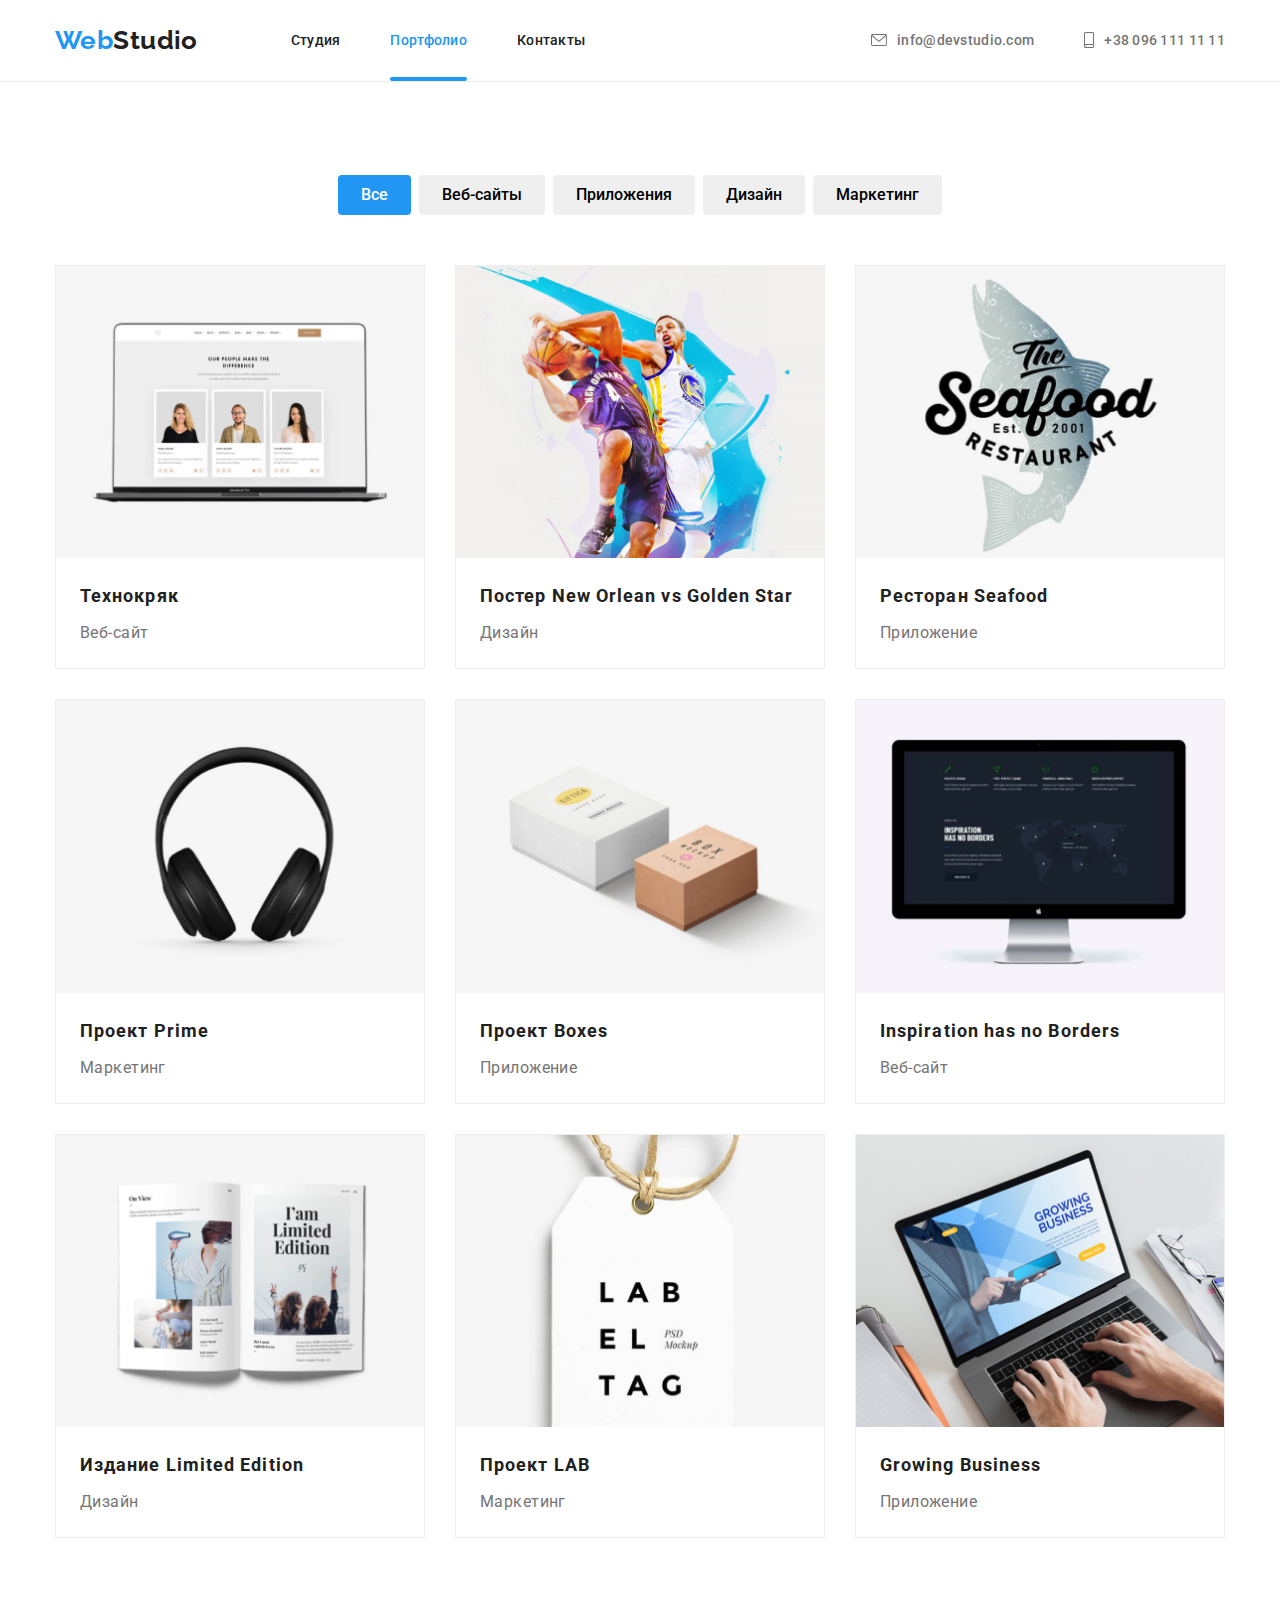
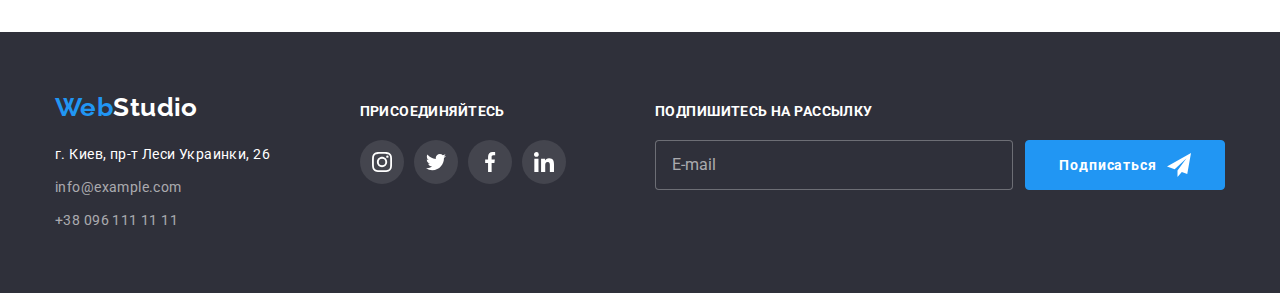
==== portfolio.html @ b9727362 "Initial commit" ====
<!DOCTYPE html>
<html lang="ru">
  <head>
    <meta charset="UTF-8" />
    <meta http-equiv="X-UA-Compatible" content="IE=edge" />
    <meta name="viewport" content="width=device-width, initial-scale=1.0" />
    <title>HomeWork6</title>
    <link
      href="https://fonts.googleapis.com/css2?family=Raleway:wght@700&family=Roboto:wght@400;500;700;900&display=swap"
      rel="stylesheet"
    />
    <link
      rel="stylesheet"
      href="https://cdnjs.cloudflare.com/ajax/libs/modern-normalize/1.1.0/modern-normalize.min.css"
    />
    <link rel="stylesheet" href="./css/style.css" />
  </head>
  <body>
    <header class="page">
      <div class="container page-header">
        <nav class="page-nav">
          <a href="./index.html" class="logo link"><span class="logo-accent">Web</span>Studio</a>
          <ul class="site-nav page-list">
            <li class="item"><a href="./index.html" class="link">Студия</a></li>
            <li class="item"><a href="./portfolio.html" class="link current">Портфолио</a></li>
            <li class="item"><a href="/" class="link">Контакты</a></li>
          </ul>
        </nav>
        <ul class="contact page-list">
          <li class="item">
            <a class="link head" href="mailto:info@devstudio.com">
              <svg class="icon-mail">
                <use href="./images/icons.svg#icon-mail"></use>
              </svg>
              info@devstudio.com</a
            >
          </li>
          <li class="item">
            <a class="link head" href="tel:+380961111111">
              <svg class="icon-phone">
                <use href="./images/icons.svg#icon-phone"></use>
              </svg>
              +38 096 111 11 11</a
            >
          </li>
        </ul>
      </div>
    </header>
    <main>
      <section class="section jobs">
        <div class="container">
          <div class="jobs-main">
            <h1 class="visually-hidden">Работы</h1>
            <ul class="jobs-list button">
              <li class="item"><button type="button" class="list-button active">Все</button></li>
              <li class="item"><button type="button" class="list-button">Веб-сайты</button></li>
              <li class="item"><button type="button" class="list-button">Приложения</button></li>
              <li class="item"><button type="button" class="list-button">Дизайн</button></li>
              <li class="item"><button type="button" class="list-button">Маркетинг</button></li>
            </ul>
          </div>
          <div>
            <ul class="jobs-list card-link">
              <li class="item">
                <div class="jobs-card">
                  <a class="link" href="/">
                    <div class="card-img">
                      <img src="./images/work1.jpg" alt="Технокряк" />
                      <p class="card-text">
                        Ресурс предлагает комплексные предложения с разным уровнем функционала и
                        сервисов. Все это позволит посетителю получить исчерпывающие сведения о
                        компании или частном лице.
                      </p>
                    </div>
                    <div class="img-content">
                      <h2 class="jobs-title">Технокряк</h2>
                      <p class="jobs-description">Веб-сайт</p>
                    </div>
                  </a>
                </div>
              </li>
              <li class="item">
                <div class="jobs-card">
                  <a class="link" href="/">
                    <div class="card-img">
                      <img src="./images/work2.jpg" alt="Постер" />
                      <p class="card-text">
                        Ресурс предлагает комплексные предложения с разным уровнем функционала и
                        сервисов. Все это позволит посетителю получить исчерпывающие сведения о
                        компании или частном лице.
                      </p>
                    </div>

                    <div class="img-content">
                      <h2 class="jobs-title">Постер New Orlean vs Golden Star</h2>
                      <p class="jobs-description">Дизайн</p>
                    </div>
                  </a>
                </div>
              </li>
              <li class="item">
                <div class="jobs-card">
                  <a class="link" href="/">
                    <div class="card-img">
                      <img src="./images/work3.jpg" alt="Ресторан" />
                      <p class="card-text">
                        Ресурс предлагает комплексные предложения с разным уровнем функционала и
                        сервисов. Все это позволит посетителю получить исчерпывающие сведения о
                        компании или частном лице.
                      </p>
                    </div>

                    <div class="img-content">
                      <h2 class="jobs-title">Ресторан Seafood</h2>
                      <p class="jobs-description">Приложение</p>
                    </div>
                  </a>
                </div>
              </li>
              <li class="item">
                <div class="jobs-card">
                  <a href="/" class="link">
                    <div class="card-img">
                      <img src="./images/work4.jpg" alt="Проект Prime" />
                      <p class="card-text">
                        Ресурс предлагает комплексные предложения с разным уровнем функционала и
                        сервисов. Все это позволит посетителю получить исчерпывающие сведения о
                        компании или частном лице.
                      </p>
                    </div>

                    <div class="img-content">
                      <h2 class="jobs-title">Проект Prime</h2>
                      <p class="jobs-description">Маркетинг</p>
                    </div>
                  </a>
                </div>
              </li>
              <li class="item">
                <div class="jobs-card">
                  <a class="link" href="/">
                    <div class="card-img">
                      <img src="./images/work5.jpg" alt="Проект Boxes" />
                      <p class="card-text">
                        Ресурс предлагает комплексные предложения с разным уровнем функционала и
                        сервисов. Все это позволит посетителю получить исчерпывающие сведения о
                        компании или частном лице.
                      </p>
                    </div>

                    <div class="img-content">
                      <h2 class="jobs-title">Проект Boxes</h2>
                      <p class="jobs-description">Приложение</p>
                    </div>
                  </a>
                </div>
              </li>
              <li class="item">
                <div class="jobs-card">
                  <a class="link" href="/">
                    <div class="card-img">
                      <img src="./images/work6.jpg" alt="Inspiration has no Borders" />
                      <p class="card-text">
                        Ресурс предлагает комплексные предложения с разным уровнем функционала и
                        сервисов. Все это позволит посетителю получить исчерпывающие сведения о
                        компании или частном лице.
                      </p>
                    </div>

                    <div class="img-content">
                      <h2 class="jobs-title">Inspiration has no Borders</h2>
                      <p class="jobs-description">Веб-сайт</p>
                    </div>
                  </a>
                </div>
              </li>
              <li class="item">
                <div class="jobs-card">
                  <a class="link" href="/">
                    <div class="card-img">
                      <img src="./images/work7.jpg" alt="Издание Limited Edition" />
                      <p class="card-text">
                        Ресурс предлагает комплексные предложения с разным уровнем функционала и
                        сервисов. Все это позволит посетителю получить исчерпывающие сведения о
                        компании или частном лице.
                      </p>
                    </div>

                    <div class="img-content">
                      <h2 class="jobs-title">Издание Limited Edition</h2>
                      <p class="jobs-description">Дизайн</p>
                    </div>
                  </a>
                </div>
              </li>
              <li class="item">
                <div class="jobs-card">
                  <a class="link" href="/">
                    <div class="card-img">
                      <img src="./images/work8.jpg" alt="Проект LAB" />
                      <p class="card-text">
                        Ресурс предлагает комплексные предложения с разным уровнем функционала и
                        сервисов. Все это позволит посетителю получить исчерпывающие сведения о
                        компании или частном лице.
                      </p>
                    </div>

                    <div class="img-content">
                      <h2 class="jobs-title">Проект LAB</h2>
                      <p class="jobs-description">Маркетинг</p>
                    </div>
                  </a>
                </div>
              </li>
              <li class="item">
                <div class="jobs-card">
                  <a class="link" href="/">
                    <div class="card-img">
                      <img src="./images/work9.jpg" alt="Growing Business" />
                      <p class="card-text">
                        Ресурс предлагает комплексные предложения с разным уровнем функционала и
                        сервисов. Все это позволит посетителю получить исчерпывающие сведения о
                        компании или частном лице.
                      </p>
                    </div>

                    <div class="img-content">
                      <h2 class="jobs-title">Growing Business</h2>
                      <p class="jobs-description">Приложение</p>
                    </div>
                  </a>
                </div>
              </li>
            </ul>
          </div>
        </div>
      </section>
    </main>
    <footer class="footer">
      <div class="container">
        <div class="footer-wraper">
          <div class="container-address">
            <a href="./index.html" class="logo link"><span class="logo-accent">Web</span>Studio</a>
            <address>
              <ul class="footer-list link">
                <li class="item">
                  <a
                    href="https://www.google.com/maps/place/%D0%B1%D1%83%D0%BB.+%D0%9B%D0%B5%D1%81%D0%B8+%D0%A3%D0%BA%D1%80%D0%B0%D0%B8%D0%BD%D0%BA%D0%B8,+26,+%D0%9A%D0%B8%D0%B5%D0%B2,+02000/@50.4265807,30.5383858,17z/data=!4m13!1m7!3m6!1s0x40d4cf0e033ecbe9:0x57a4dffefec77da0!2z0LHRg9C7LiDQm9C10YHQuCDQo9C60YDQsNC40L3QutC4LCAyNiwg0JrQuNC10LIsIDAyMDAw!3b1!8m2!3d50.4265807!4d30.5383858!3m4!1s0x40d4cf0e033ecbe9:0x57a4dffefec77da0!8m2!3d50.4265807!4d30.5383858"
                    target="_blank"
                    rel="noopener noreferrer"
                    class="address maps link"
                    >г. Киев, пр-т Леси Украинки, 26</a
                  >
                </li>
                <li class="item">
                  <a href="mailto:info@example.com" class="address link">info@example.com</a>
                </li>
                <li class="item">
                  <a href="tel:+380961111111" class="address link">+38 096 111 11 11</a>
                </li>
              </ul>
            </address>
          </div>
          <div class="container-address">
            <p class="description-footer">присоединяйтесь</p>
            <ul class="footer-list-icon">
              <li class="footer-item">
                <a
                  href="https://www.instagram.com"
                  aria-label="instagram"
                  target="_blank"
                  rel="noreferrer noopener"
                >
                  <svg class="icon-footer">
                    <use href="./images/icons.svg#icon-instagram"></use>
                  </svg>
                </a>
              </li>
              <li class="footer-item">
                <a
                  href="https://www.twitter.com"
                  aria-label="twitter"
                  target="_blank"
                  rel="noreferrer noopener"
                >
                  <svg class="icon-footer">
                    <use href="./images/icons.svg#icon-twitter"></use>
                  </svg>
                </a>
              </li>
              <li class="footer-item">
                <a
                  href="https://www.facebook.com"
                  aria-label="facebook"
                  target="_blank"
                  rel="noreferrer noopener"
                >
                  <svg class="icon-footer">
                    <use href="./images/icons.svg#icon-facebook"></use>
                  </svg>
                </a>
              </li>
              <li class="footer-item">
                <a
                  href="https://www.linkedin.com"
                  aria-label="linkedin"
                  target="_blank"
                  rel="noreferrer noopener"
                >
                  <svg class="icon-footer">
                    <use href="./images/icons.svg#icon-linkedin"></use>
                  </svg>
                </a>
              </li>
            </ul>
          </div>
          <div class="container-address">
            <p class="description-footer">Подпишитесь на рассылку</p>
            <form class="form-footer">
              <label class="form-footer-label">
                <input class="form-input-mail" type="email" name="mail" placeholder="E-mail" />
              </label>
              <button class="footer-button" type="submit">
                Подписаться
                <svg class="icon-footer-send">
                  <use href="./images/icons.svg#icon-icon-send"></use>
                </svg>
              </button>
            </form>
          </div>
        </div>
      </div>
    </footer>
  </body>
</html>
---- css/style.css ----
:root {
  --primary-text-color: #757575;
  --title-text-color: #212121;
  --secondary-title-color: #ffffff;
  --background-color: #ffffff;
  --secondary-background-color: #f5f4fa;
  --third-background-color: #2f303a;
  --accent-color: #2196f3;
  --footer-text-color: rgba(255, 255, 255, 0.6);
  --accent-color-focus: #188ce8;
  --card-set-gap: 30px;
}

body {
  background-color: var(--background-color);
  color: var(--primary-text-color);

  font-size: 14px;
  font-family: 'Roboto', sans-serif;
  letter-spacing: 0.03em;
}

.container {
  margin-left: auto;
  margin-right: auto;
  padding: 0 15px;
  width: 1200px;
}

img {
  display: block;
  max-width: 100%;
  width: auto;
  height: auto;
}

.section {
  padding-top: 94px;
  padding-bottom: 94px;
}

.link {
  text-decoration: none;
}

.page-list,
.advantages-list,
.work-list,
.teams-list,
.footer-list,
.jobs-list,
.icon-list,
.clients-list,
.footer-list-icon {
  margin-top: 0;
  margin-bottom: 0;
  padding: 0;
  list-style: none;
}

.visually-hidden {
  position: absolute;
  width: 1px;
  height: 1px;
  margin: -1px;
  border: 0;
  padding: 0;

  white-space: nowrap;
  clip-path: inset(100%);
  clip: rect(0 0 0 0);
  overflow: hidden;
}

/* header */

.page {
  outline: 1px solid #ececec;
  background-color: var(--background-color);
}

.page-header {
  display: flex;
}

.logo {
  color: var(--title-text-color);

  font-family: 'Raleway', sans-serif;
  font-weight: 700;
  font-size: 26px;
  line-height: 1.2;
}

.logo-accent {
  color: var(--accent-color);
}

/* site-nav */
.page-nav {
  display: flex;
  align-items: center;
}

.site-nav {
  display: flex;
  margin-left: 93px;
}

.site-nav .item + .item {
  margin-left: 50px;
}

.contact {
  display: flex;
  margin-left: auto;
}

.contact .item + .item {
  margin-left: 50px;
}

.link.current {
  color: var(--accent-color);
}

.link.current::after {
  position: absolute;
  left: 0;
  bottom: 0;

  content: '';
  display: block;
  width: 100%;
  height: 4px;
  background-color: var(--accent-color);
  border-radius: 2px;
}

.site-nav a {
  position: relative;
  display: block;
  padding-top: 32px;
  padding-bottom: 32px;

  color: var(--title-text-color);
  font-weight: 500;
  line-height: 1.2;
  letter-spacing: 0.02em;

  transition: color 250ms cubic-bezier(0.4, 0, 0.2, 1);
}
.site-nav a:hover,
.site-nav a:focus {
  color: var(--accent-color);
}

.link.head {
  display: flex;
  align-items: center;
  padding-top: 32px;
  padding-bottom: 32px;

  color: var(--primary-text-color);
  font-weight: 500;
  line-height: 1.2;
  letter-spacing: 0.02em;
  fill: #757575;

  transition: color 250ms cubic-bezier(0.4, 0, 0.2, 1);
}

.link.head:hover,
.link.head:focus {
  color: var(--accent-color);
}

.icon-mail {
  margin-right: 10px;
  width: 16px;
  height: 12px;
  fill: currentColor;
}

.icon-phone {
  margin-right: 10px;
  width: 10px;
  height: 16px;
  fill: currentColor;
}

/* main */
/* service */

.service {
  max-width: 1600px;
  margin-left: auto;
  margin-right: auto;
  padding: 200px 0;

  background-color: var(--third-background-color);
  text-align: center;
  background-image: linear-gradient(to right, rgba(47, 48, 58, 0.4), rgba(47, 48, 58, 0.4)),
    url(../images/bgc.jpg);
}

.service-title {
  margin-top: 0;
  margin-bottom: 30px;
  margin-left: auto;
  margin-right: auto;
  width: 696px;

  color: var(--secondary-title-color);
  font-weight: 900;
  font-size: 44px;
  line-height: 1.36;
  letter-spacing: 0.06em;
  text-transform: uppercase;
}
.service-button {
  margin: 0 auto;

  border-radius: 4px;
  border: 1px solid transparent;
  padding: 10px 32px;
  min-width: 200px;

  color: var(--secondary-title-color);
  background-color: var(--accent-color);
  cursor: pointer;
  font-weight: 700;
  font-size: 16px;
  line-height: 1.88;
  display: flex;
  align-items: center;
  letter-spacing: 0.06em;

  transition: background-color 250ms cubic-bezier(0.4, 0, 0.2, 1);
}

.service-button:hover,
.service-button:focus {
  background-color: var(--accent-color-focus);
}

.section-title {
  margin-top: 0;
  margin-bottom: 50px;
  color: var(--title-text-color);

  font-size: 36px;
  line-height: 1.17;
  text-align: center;
}

/* section advantages*/

.advantages-title {
  margin-top: 0;
  margin-bottom: 10px;

  color: var(--title-text-color);
  font-size: 14px;
  line-height: 1.14;
  text-transform: uppercase;
}

.advantages-description {
  margin-top: 0;
  margin-bottom: 0;

  line-height: 1.71;
}

.advantages-list {
  display: flex;
  flex-wrap: wrap;
  margin-left: calc(-1 * var(--card-set-gap));
  margin-top: calc(-1 * var(--card-set-gap));
}

.advantages-list .item {
  flex-basis: calc(100% / 4 - var(--card-set-gap));
  margin-left: var(--card-set-gap);
  margin-top: var(--card-set-gap);
}

.item-icon {
  display: flex;
  justify-content: center;
  align-items: center;
  background: #f5f4fa;
  border-radius: 4px;
  margin-bottom: 30px;
  height: 120px;
}

.advantages-icon {
  width: 70px;
  height: 70px;
}

/* section work */

.section.work {
  padding-top: 0;
}

.work-list {
  display: flex;
  flex-wrap: wrap;
  margin-left: calc(-1 * var(--card-set-gap));
  margin-top: calc(-1 * var(--card-set-gap));
}

.work-list .item {
  flex-basis: calc(100% / 3 - var(--card-set-gap));
  margin-left: var(--card-set-gap);
  margin-top: var(--card-set-gap);
}

.card-work {
  position: relative;
}

.work-text {
  position: absolute;
  bottom: 0;
  left: 0;

  margin: 0;
  padding: 27px 0;
  width: 100%;
  background-color: rgba(47, 48, 58, 0.8);
  font-weight: 700;
  line-height: 1.14;
  text-align: center;
  text-transform: uppercase;
  color: var(--secondary-title-color);
}

/* section teams */

.section.teams {
  background-color: var(--secondary-background-color);
}

.teams-list {
  display: flex;
  flex-wrap: wrap;
  margin-left: calc(-1 * var(--card-set-gap));
  margin-top: calc(-1 * var(--card-set-gap));
}

.teams-list .item {
  flex-basis: calc(100% / 4 - var(--card-set-gap));
  margin-left: var(--card-set-gap);
  margin-top: var(--card-set-gap);

  text-align: center;
}

.card {
  background-color: var(--secondary-title-color);
  box-shadow: 0px 1px 3px rgba(0, 0, 0, 0.12), 0px 1px 1px rgba(0, 0, 0, 0.14),
    0px 2px 1px rgba(0, 0, 0, 0.2);
  border-radius: 0px 0px 4px 4px;
}

.card-content {
  padding: 30px 0;
}

.teams-title {
  margin-top: 0;
  margin-bottom: 10px;

  color: var(--title-text-color);
  font-weight: 500;
  font-size: 16px;
  line-height: 1.19;
}

.teams-description {
  margin-top: 0;
  margin-bottom: 16px;

  font-size: 16px;
  line-height: 1.19;
}

.icon-list {
  display: flex;
  flex-wrap: wrap;
  justify-content: center;
}

.icon-item + .icon-item {
  margin-left: 10px;
}

.icon-item a {
  display: flex;
  align-items: center;
  justify-content: center;
  width: 44px;
  height: 44px;
  border-radius: 50%;
  fill: #afb1b8;

  transition: background-color 250ms cubic-bezier(0.4, 0, 0.2, 1),
    fill 250ms cubic-bezier(0.4, 0, 0.2, 1);
}

.icon-item a:hover,
.icon-item a:focus {
  background-color: var(--accent-color);
  fill: #ffffff;
}

.icon-teams {
  width: 20px;
  height: 20px;
}

/* section clients */
.clients-list {
  display: flex;
  flex-wrap: wrap;
  justify-content: space-between;
}

.item-clients + .item-clients {
  margin-left: 30px;
}

.item-clients a {
  display: flex;
  align-items: center;
  justify-content: center;
  width: 170px;
  height: 92px;
  fill: #afb1b8;
  border: 1px solid #afb1b8;
  border-radius: 4px;

  transition: fill 250ms cubic-bezier(0.4, 0, 0.2, 1), border 250ms cubic-bezier(0.4, 0, 0.2, 1);
}

.item-clients a:hover,
.item-clients a:focus {
  fill: var(--accent-color);
  border: 1px solid var(--accent-color);
}

/* footer */
.footer-wraper {
  display: flex;
  flex-wrap: wrap;
  align-items: baseline;
  justify-content: space-between;
  padding: 0;
}

.footer {
  padding: 60px 0;
  background-color: var(--third-background-color);
}

.footer .logo {
  display: block;
  margin-bottom: 20px;

  color: var(--secondary-title-color);
}

.address {
  color: var(--footer-text-color);

  font-style: normal;
  line-height: 1.71;

  transition: color 250ms cubic-bezier(0.4, 0, 0.2, 1);
}
.address:hover,
.address:focus {
  color: var(--accent-color);
}

.address.maps {
  color: var(--secondary-title-color);
}

.footer-list .item:not(:last-child) {
  margin-bottom: 9px;
}
.description-footer {
  margin-top: 0;
  margin-bottom: 20px;
  font-weight: 700;
  line-height: 1.14;
  text-transform: uppercase;
  color: var(--secondary-title-color);
}

.footer-list-icon {
  display: flex;
  flex-wrap: wrap;
}

.footer-item + .footer-item {
  margin-left: 10px;
}

.footer-item a {
  display: flex;
  align-items: center;
  justify-content: center;
  width: 44px;
  height: 44px;
  border-radius: 50%;
  background-color: rgba(255, 255, 255, 0.1);

  transition: background-color 250ms cubic-bezier(0.4, 0, 0.2, 1);
}

.icon-footer {
  fill: var(--background-color);
  width: 20px;
  height: 20px;
}

.footer-item a:hover,
.footer-item a:focus {
  background-color: var(--accent-color);
}

.form-footer {
  display: flex;
}

.form-input-mail {
  width: 358px;
  height: 50px;
  padding-left: 16px;
  padding-top: 15px;
  padding-bottom: 15px;
  margin-right: 12px;
  outline: none;
  border: 1px solid rgba(255, 255, 255, 0.3);
  border-radius: 4px;
  background-color: var(--third-background-color);
  color: var(--secondary-title-color);
}

.form-footer-label:focus-within > .form-input-mail {
  border-color: var(--accent-color);
}

.form-input-mail::placeholder {
  font-size: 16px;
  line-height: 1.25;
  color: rgba(255, 255, 255, 0.6);
}

.footer-button {
  display: flex;
  align-items: center;
  justify-content: center;

  width: 200px;
  border-radius: 4px;
  border: 1px solid var(--accent-color);
  background-color: var(--accent-color);

  font-weight: 700;
  line-height: 1.88;
  letter-spacing: 0.06em;
  color: var(--secondary-title-color);
  cursor: pointer;
}

.icon-footer-send {
  margin-left: 10px;
  width: 24px;
  height: 24px;
}

/* portfolio */

/* main Работы */

.list-button:hover,
.list-button:focus {
  color: var(--secondary-title-color);
  background-color: var(--accent-color);
  box-shadow: 0px 3px 1px rgba(0, 0, 0, 0.1), 0px 1px 2px rgba(0, 0, 0, 0.08),
    0px 2px 2px rgba(0, 0, 0, 0.12);
}

.list-button {
  padding: 6px 22px;
  border: 1px solid transparent;
  border-radius: 4px;

  font-weight: 500;
  font-size: 16px;
  line-height: 1.62;
  text-align: center;

  transition: color 250ms cubic-bezier(0.4, 0, 0.2, 1),
    background-color 250ms cubic-bezier(0.4, 0, 0.2, 1),
    box-shadow 250ms cubic-bezier(0.4, 0, 0.2, 1);
}
.jobs-list.button {
  display: flex;
  margin-bottom: 50px;
  justify-content: center;
}

.button .item + .item {
  margin-left: 8px;
}

.list-button.active {
  background-color: var(--accent-color);
  color: var(--secondary-title-color);
}

.jobs-title {
  margin-top: 0;
  margin-bottom: 4px;

  color: var(--title-text-color);
  font-size: 18px;
  line-height: 2;
  letter-spacing: 0.06em;
}

.jobs-description {
  margin-top: 0;
  margin-bottom: 0;

  color: var(--primary-text-color);
  font-size: 16px;
  line-height: 1.88;
}

.jobs-card {
  border: 1px solid rgba(238, 238, 238, 1);
}

.card-img {
  position: relative;
  overflow: hidden;
}

.card-text {
  position: absolute;
  top: 0;
  left: 0;

  margin: 0;
  padding: 63px 24px;
  height: 100%;
  font-size: 18px;
  line-height: 1.56;
  color: var(--secondary-title-color);
  background-color: rgba(33, 150, 243, 0.9);
  opacity: 0;
  transform: translateY(100%);
  transition: transform 250ms cubic-bezier(0.4, 0, 0.2, 1);
}

.jobs-card:hover .card-text,
.jobs-card:focus .card-text {
  opacity: 1;
  transform: translateY(0);
}

.card-link {
  display: flex;
  flex-wrap: wrap;
  margin-top: calc(-1 * var(--card-set-gap));
  margin-left: calc(-1 * var(--card-set-gap));
}

.card-link .item {
  flex-basis: calc(100% / 3 - var(--card-set-gap));
  margin-top: var(--card-set-gap);
  margin-left: var(--card-set-gap);
}

.img-content {
  padding: 20px 24px;
}

.jobs-card a {
  display: block;

  transition: box-shadow 250ms cubic-bezier(0.4, 0, 0.2, 1);
}

.jobs-card a:hover {
  box-shadow: 0px 1px 1px rgba(0, 0, 0, 0.12), 0px 4px 4px rgba(0, 0, 0, 0.06),
    1px 4px 6px rgba(0, 0, 0, 0.16);
}

/* modal */
.backdrop.is-hidden {
  opacity: 0;
  pointer-events: none;
  visibility: hidden;
}

.backdrop {
  position: fixed;
  top: 0;
  left: 0;
  width: 100%;
  height: 100%;
  background-color: rgba(0, 0, 0, 0.2);
  opacity: 1;

  transition: opacity 250ms cubic-bezier(0.4, 0, 0.2, 1);
}

.backdrop.is-hidden .modal {
  transform: scale(0.9) translate(-50%, -50%);
}

.modal {
  position: absolute;
  top: 50%;
  left: 50%;
  min-width: 528px;
  min-height: 581px;
  background-color: var(--background-color);

  transform: scale(1) translate(-50%, -50%);
  transition: transform 250ms cubic-bezier(0.4, 0, 0.2, 1);
}

.button-modal {
  display: block;
  margin-left: auto;
  padding-top: 8px;
  padding-right: 8px;
  border: 0;
  background-color: #ffffff;
}

.svg-modal {
  width: 30px;
  height: 30px;
  fill: #000;
  stroke: rgba(0, 0, 0, 0.1);
  cursor: pointer;
  transition: fill 250ms cubic-bezier(0.4, 0, 0.2, 1);
}

.button-modal:focus .svg-modal {
  fill: var(--accent-color);
}

.svg-modal:hover {
  fill: var(--accent-color);
}

.modal-form {
  padding-left: 40px;
  padding-right: 40px;
}

.modal-description {
  margin: 0;
  margin-bottom: 30px;
  font-weight: 700;
  font-size: 20px;
  line-height: 1.15;
  text-align: center;

  color: var(--title-text-color);
}

.modal-group {
  position: relative;
  margin-bottom: 28px;
}

.modal-form-label {
  display: block;
}

.modal-group.textarea {
  margin-bottom: 20px;
}

.modal-form-label:focus-within > .modal-form-svg {
  fill: var(--accent-color);
}
.modal-form-label:focus-within > .modal-form-input {
  border-color: var(--accent-color);
}

.label-text {
  position: absolute;
  top: -50%;
  left: 0;
}

.modal-form-svg {
  position: absolute;
  width: 18px;
  height: 18px;
  top: 50%;
  left: 12px;
  transform: translateY(-50%);
  fill: #000;
}

.modal-form-input {
  padding-left: 42px;
  width: 100%;
  height: 40px;
  outline: none;
  border: 1px solid rgba(33, 33, 33, 0.2);
  border-radius: 4px;
}

.modal-form-label:focus-within > .modal-form-input {
  border-color: #2196f3;
}

.label-text,
.label-textarea {
  margin-bottom: 4px;
}

.label-textarea {
  position: absolute;
  top: -25%;
  left: 0;
  transform: translateY(80%);
}
.modal-form-textarea {
  padding: 12px 16px;
  resize: none;
  width: 100%;
  height: 130px;
  outline: none;
  border: 1px solid rgba(33, 33, 33, 0.2);
  border-radius: 4px;
}

.modal-form-textarea:focus {
  border-color: var(--accent-color);
}

.modal-form-textarea::placeholder {
  font-size: 14px;
  line-height: 1.14;
  letter-spacing: 0.01em;
  color: rgba(117, 117, 117, 0.5);
}

.modal-form-checkbox {
  display: flex;
  justify-content: center;
  margin-bottom: 30px;
}

.checkbox {
  position: absolute;
  width: 1px;
  height: 1px;
  border: 0;
  padding: 0;
  clip: rect(0 0 0 0);
  overflow: hidden;
}

.checkbox-icon {
  display: block;
  margin-right: 7px;
  width: 16px;
  height: 15px;
  border: 2px solid var(--title-text-color);
  border-radius: 2px;
}

.checkbox:checked + .checkbox-icon {
  border-color: var(--accent-color);
  background-color: var(--accent-color);
  background-image: url(../images/icon-check.svg);
  background-size: contain;
  background-origin: border-box;
}

.link-form {
  margin-left: 5px;
  color: var(--accent-color);
}

.button-form {
  display: flex;
  justify-content: center;

  margin: 0 auto;
  border-radius: 4px;
  border: 1px solid transparent;
  box-shadow: 0px 4px 4px rgba(0, 0, 0, 0.15);
  padding: 10px 32px;
  min-width: 200px;
  color: var(--secondary-title-color);
  background-color: var(--accent-color);
  cursor: pointer;
  font-weight: 700;
  font-size: 16px;
  line-height: 1.88;
  letter-spacing: 0.06em;

  transition: background-color 250ms cubic-bezier(0.4, 0, 0.2, 1);
}
.button-form:hover,
.button-form:focus {
  background-color: var(--accent-color-focus);
}
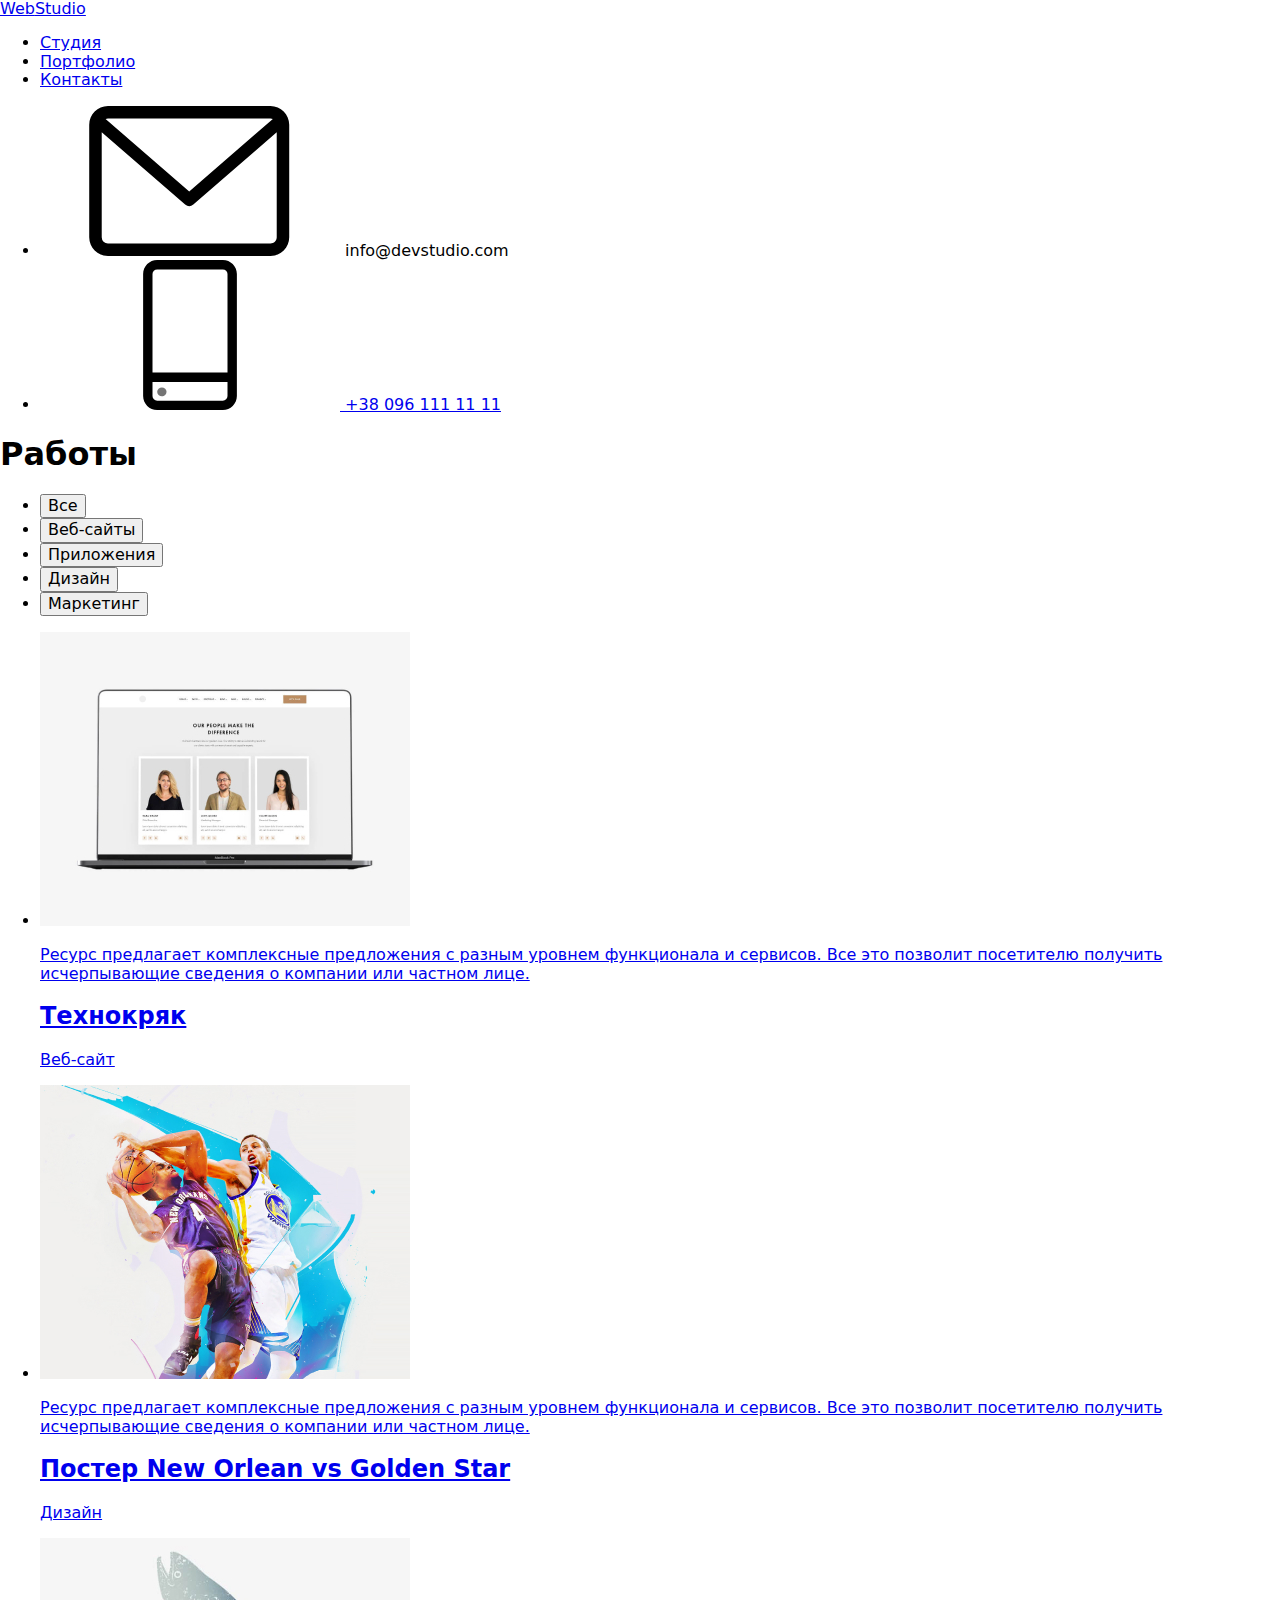
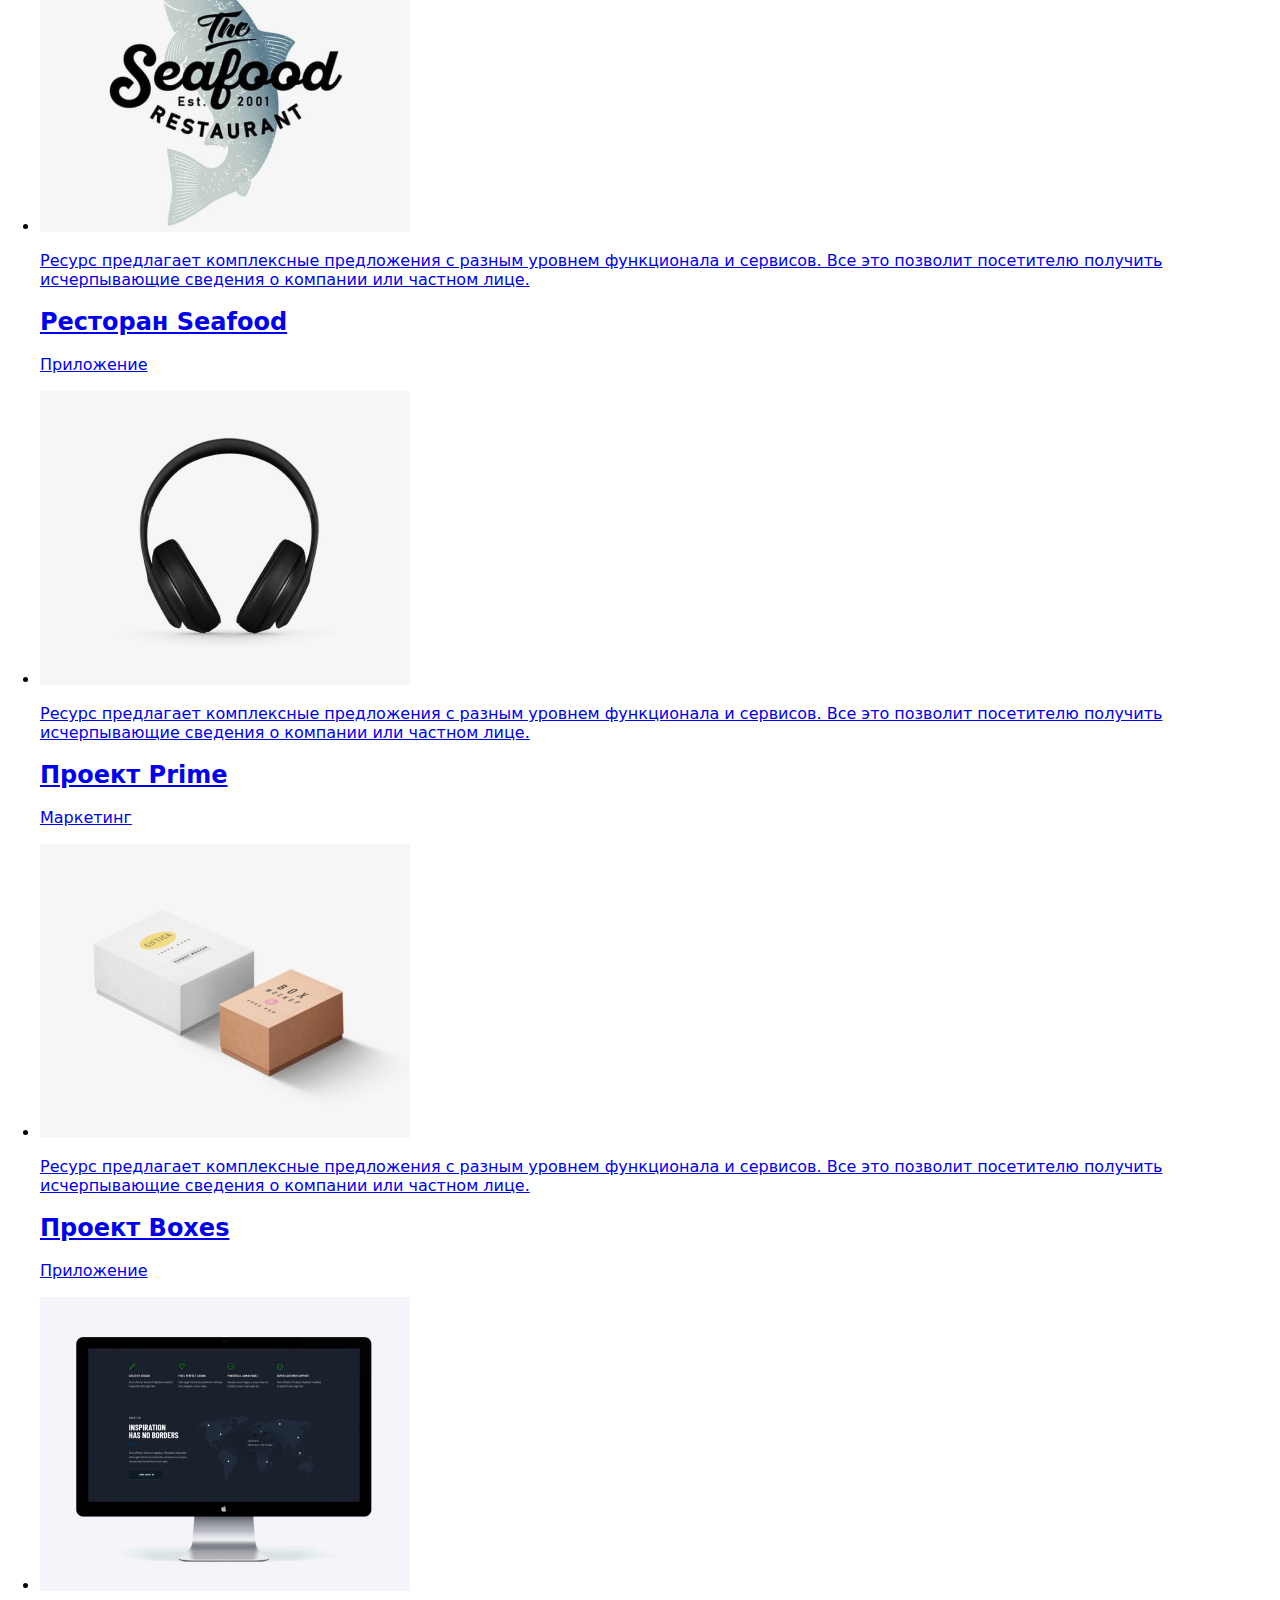
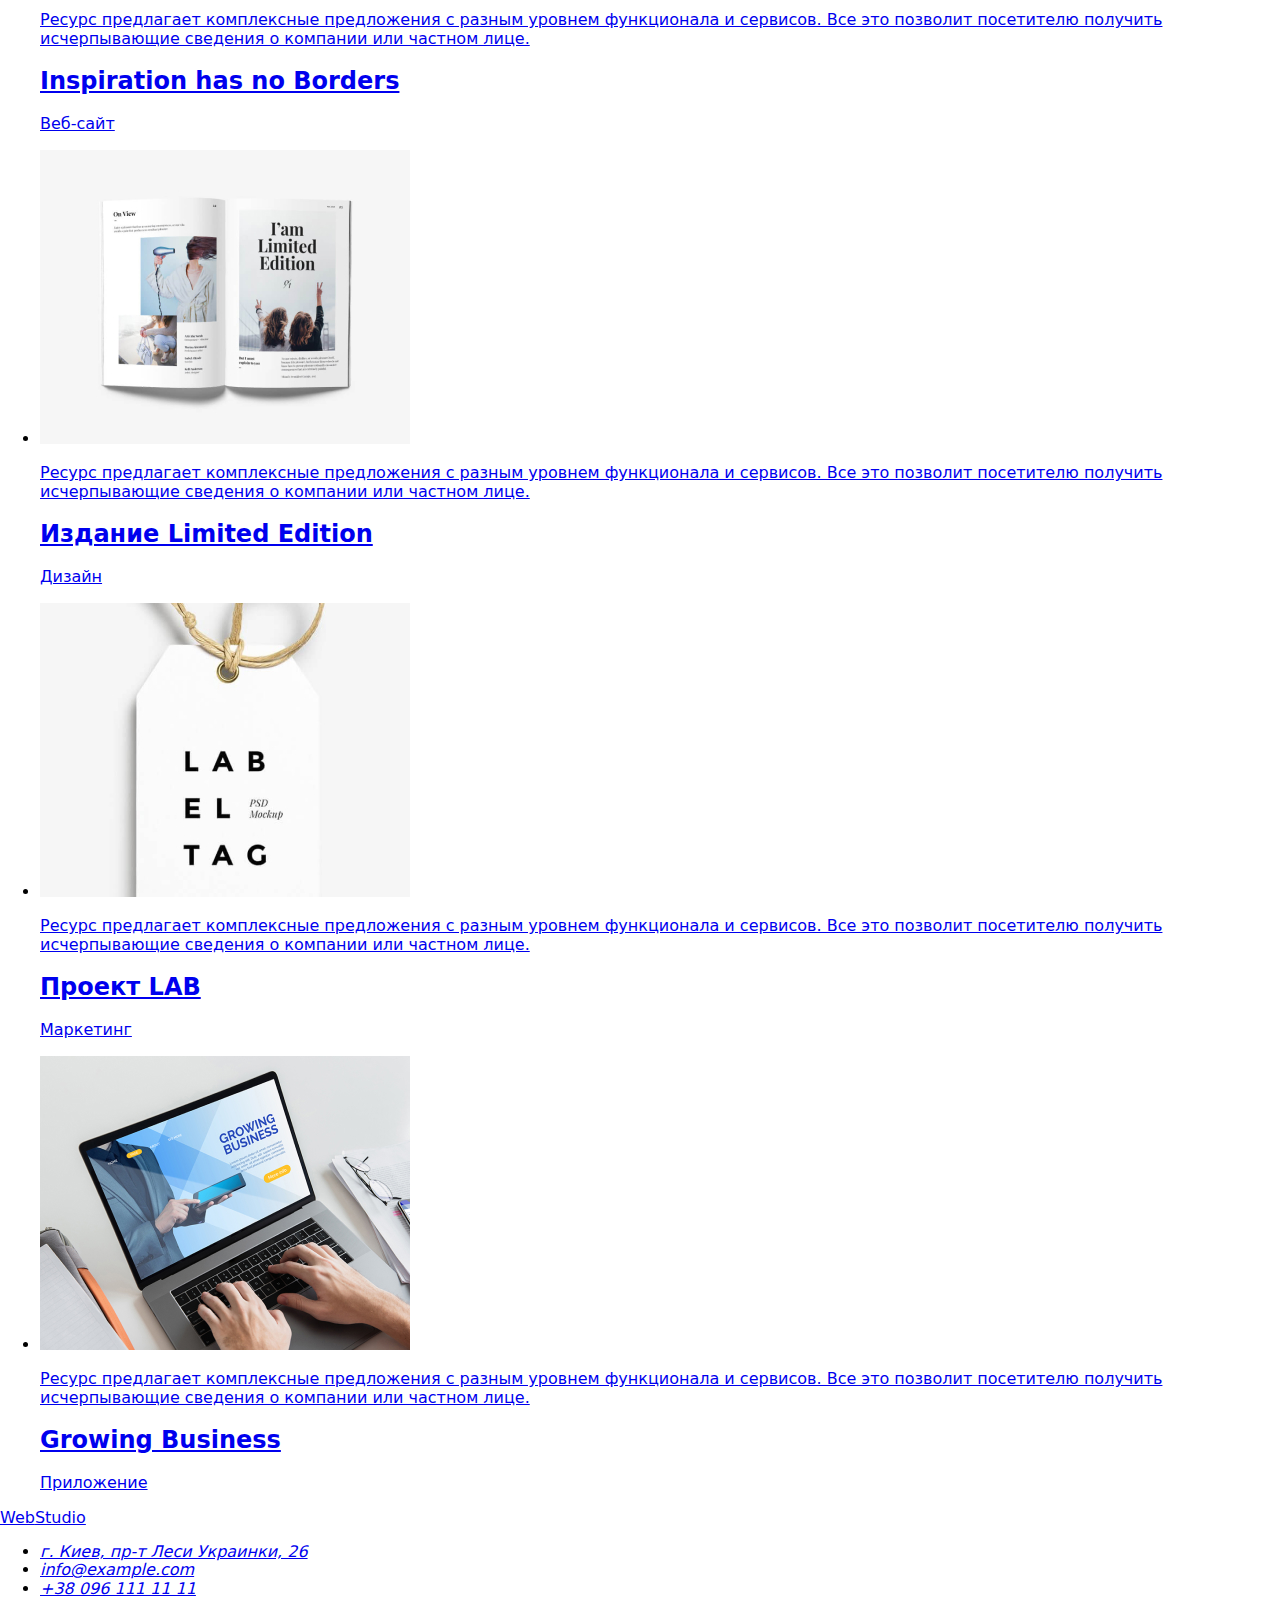
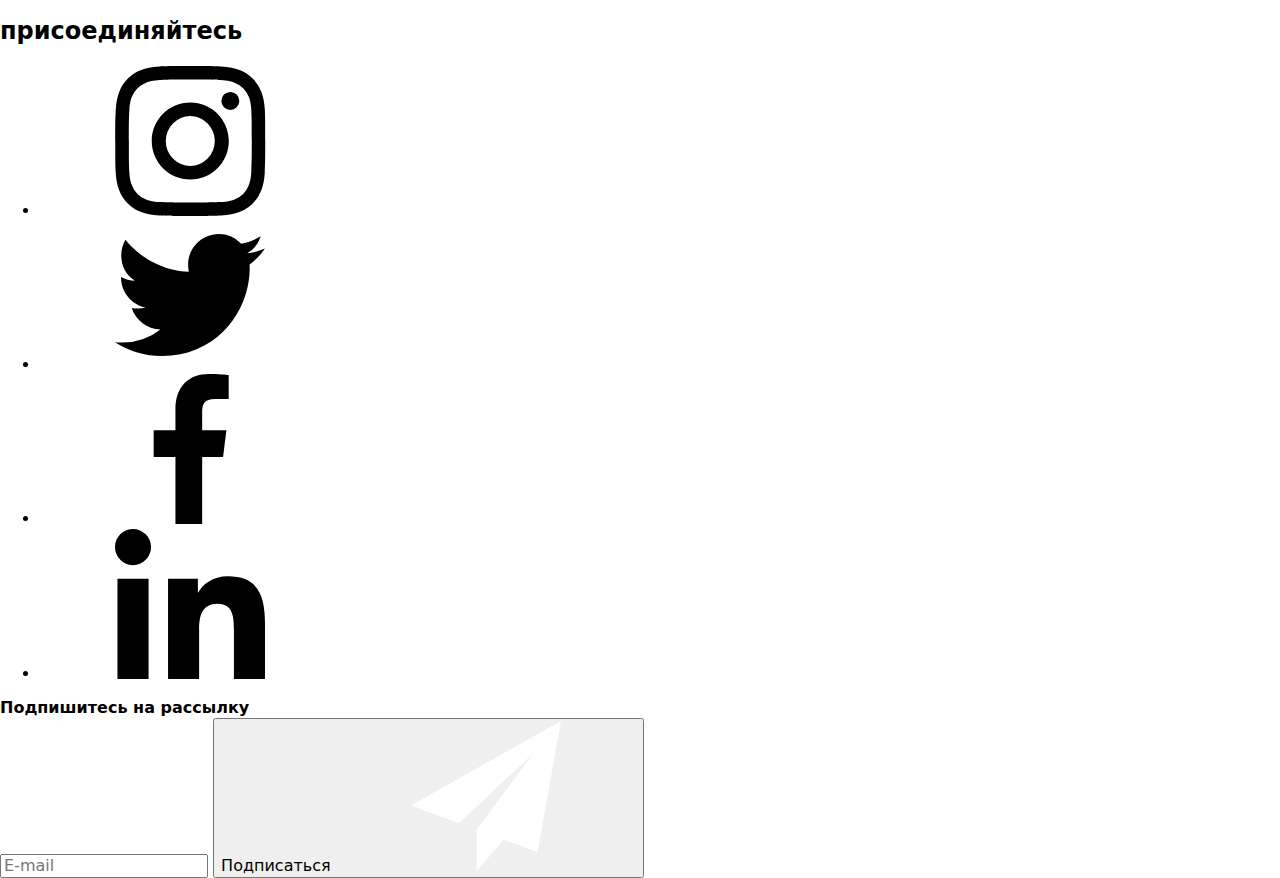
==== commit f5c2a106: "add" ====
--- a/portfolio.html
+++ b/portfolio.html
@@ -4,7 +4,7 @@
     <meta charset="UTF-8" />
     <meta http-equiv="X-UA-Compatible" content="IE=edge" />
     <meta name="viewport" content="width=device-width, initial-scale=1.0" />
-    <title>HomeWork6</title>
+    <title>HomeWork7</title>
     <link
       href="https://fonts.googleapis.com/css2?family=Raleway:wght@700&family=Roboto:wght@400;500;700;900&display=swap"
       rel="stylesheet"
@@ -13,31 +13,40 @@
       rel="stylesheet"
       href="https://cdnjs.cloudflare.com/ajax/libs/modern-normalize/1.1.0/modern-normalize.min.css"
     />
-    <link rel="stylesheet" href="./css/style.css" />
+    <link rel="stylesheet" href="./css/main.min.css" />
   </head>
   <body>
-    <header class="page">
+    <header class="header header--border">
       <div class="container page-header">
-        <nav class="page-nav">
-          <a href="./index.html" class="logo link"><span class="logo-accent">Web</span>Studio</a>
-          <ul class="site-nav page-list">
-            <li class="item"><a href="./index.html" class="link">Студия</a></li>
-            <li class="item"><a href="./portfolio.html" class="link current">Портфолио</a></li>
-            <li class="item"><a href="/" class="link">Контакты</a></li>
+        <nav class="navigation">
+          <a href="./index.html" class="logo logo__theme--light link">
+            <span class="logo__accent">Web</span>Studio</a
+          >
+
+          <ul class="navigation__list list">
+            <li class="navigation__item">
+              <a href="./index.html" class="navigation__link link">Студия</a>
+            </li>
+            <li class="navigation__item">
+              <a href="./portfolio.html" class="navigation__link navigation__link--current link"
+                >Портфолио</a
+              >
+            </li>
+            <li class="navigation__item"><a href="/" class="navigation__link link">Контакты</a></li>
           </ul>
         </nav>
-        <ul class="contact page-list">
-          <li class="item">
-            <a class="link head" href="mailto:info@devstudio.com">
-              <svg class="icon-mail">
+        <ul class="contact list">
+          <li class="contact__item">
+            <a class="contact__link link" hrel="mailto:info@devstudio.com">
+              <svg class="contact__icon">
                 <use href="./images/icons.svg#icon-mail"></use>
               </svg>
               info@devstudio.com</a
             >
           </li>
-          <li class="item">
-            <a class="link head" href="tel:+380961111111">
-              <svg class="icon-phone">
+          <li class="contact__item">
+            <a class="contact__link link" href="tel:+380961111111">
+              <svg class="contact__icon">
                 <use href="./images/icons.svg#icon-phone"></use>
               </svg>
               +38 096 111 11 11</a
@@ -47,186 +56,204 @@
       </div>
     </header>
     <main>
-      <section class="section jobs">
+      <section class="jobs">
         <div class="container">
-          <div class="jobs-main">
+          <div class="jobs-group">
             <h1 class="visually-hidden">Работы</h1>
-            <ul class="jobs-list button">
-              <li class="item"><button type="button" class="list-button active">Все</button></li>
-              <li class="item"><button type="button" class="list-button">Веб-сайты</button></li>
-              <li class="item"><button type="button" class="list-button">Приложения</button></li>
-              <li class="item"><button type="button" class="list-button">Дизайн</button></li>
-              <li class="item"><button type="button" class="list-button">Маркетинг</button></li>
+            <ul class="jobs-group__list list">
+              <li class="jobs-group__item">
+                <button class="jobs-group__button" type="button">Все</button>
+              </li>
+              <li class="jobs-group__item">
+                <button class="jobs-group__button" type="button">Веб-сайты</button>
+              </li>
+              <li class="jobs-group__item">
+                <button class="jobs-group__button" type="button">Приложения</button>
+              </li>
+              <li class="jobs-group__item">
+                <button class="jobs-group__button" type="button">Дизайн</button>
+              </li>
+              <li class="jobs-group__item">
+                <button class="jobs-group__button" type="button">Маркетинг</button>
+              </li>
             </ul>
           </div>
           <div>
-            <ul class="jobs-list card-link">
-              <li class="item">
-                <div class="jobs-card">
-                  <a class="link" href="/">
-                    <div class="card-img">
-                      <img src="./images/work1.jpg" alt="Технокряк" />
-                      <p class="card-text">
-                        Ресурс предлагает комплексные предложения с разным уровнем функционала и
-                        сервисов. Все это позволит посетителю получить исчерпывающие сведения о
-                        компании или частном лице.
-                      </p>
-                    </div>
-                    <div class="img-content">
-                      <h2 class="jobs-title">Технокряк</h2>
-                      <p class="jobs-description">Веб-сайт</p>
-                    </div>
-                  </a>
-                </div>
-              </li>
-              <li class="item">
-                <div class="jobs-card">
-                  <a class="link" href="/">
-                    <div class="card-img">
-                      <img src="./images/work2.jpg" alt="Постер" />
-                      <p class="card-text">
-                        Ресурс предлагает комплексные предложения с разным уровнем функционала и
-                        сервисов. Все это позволит посетителю получить исчерпывающие сведения о
-                        компании или частном лице.
-                      </p>
-                    </div>
-
-                    <div class="img-content">
-                      <h2 class="jobs-title">Постер New Orlean vs Golden Star</h2>
-                      <p class="jobs-description">Дизайн</p>
-                    </div>
-                  </a>
-                </div>
-              </li>
-              <li class="item">
-                <div class="jobs-card">
-                  <a class="link" href="/">
-                    <div class="card-img">
-                      <img src="./images/work3.jpg" alt="Ресторан" />
-                      <p class="card-text">
-                        Ресурс предлагает комплексные предложения с разным уровнем функционала и
-                        сервисов. Все это позволит посетителю получить исчерпывающие сведения о
-                        компании или частном лице.
-                      </p>
-                    </div>
-
-                    <div class="img-content">
-                      <h2 class="jobs-title">Ресторан Seafood</h2>
-                      <p class="jobs-description">Приложение</p>
-                    </div>
-                  </a>
-                </div>
-              </li>
-              <li class="item">
-                <div class="jobs-card">
+            <ul class="gallery__list list">
+              <li class="gallery__item">
+                <div class="gallery__card">
+                  <a class="gallery__link link" href="/">
+                    <div class="gallery__photo">
+                      <img class="gallery__image" src="./images/work1.jpg" alt="Технокряк" />
+                      <p class="gallery__text">
+                        Ресурс предлагает комплексные предложения с разным уровнем функционала и
+                        сервисов. Все это позволит посетителю получить исчерпывающие сведения о
+                        компании или частном лице.
+                      </p>
+                    </div>
+                    <div class="portfolio-photo">
+                      <h2 class="portfolio-photo__title">Технокряк</h2>
+                      <p class="portfolio-photo__position">Веб-сайт</p>
+                    </div>
+                  </a>
+                </div>
+              </li>
+              <li class="gallery__item">
+                <div class="gallery__card">
+                  <a class="gallery__link link" href="/">
+                    <div class="gallery__photo">
+                      <img class="gallery__image" src="./images/work2.jpg" alt="Постер" />
+                      <p class="gallery__text">
+                        Ресурс предлагает комплексные предложения с разным уровнем функционала и
+                        сервисов. Все это позволит посетителю получить исчерпывающие сведения о
+                        компании или частном лице.
+                      </p>
+                    </div>
+
+                    <div class="portfolio-photo">
+                      <h2 class="portfolio-photo__title">Постер New Orlean vs Golden Star</h2>
+                      <p class="portfolio-photo__position">Дизайн</p>
+                    </div>
+                  </a>
+                </div>
+              </li>
+              <li class="gallery__item">
+                <div class="gallery__card">
+                  <a class="gallery__link link" href="/">
+                    <div class="gallery__photo">
+                      <img class="gallery__image" src="./images/work3.jpg" alt="Ресторан" />
+                      <p class="gallery__text">
+                        Ресурс предлагает комплексные предложения с разным уровнем функционала и
+                        сервисов. Все это позволит посетителю получить исчерпывающие сведения о
+                        компании или частном лице.
+                      </p>
+                    </div>
+
+                    <div class="portfolio-photo">
+                      <h2 class="portfolio-photo__title">Ресторан Seafood</h2>
+                      <p class="portfolio-photo__position">Приложение</p>
+                    </div>
+                  </a>
+                </div>
+              </li>
+              <li class="gallery__item">
+                <div class="gallery__card">
                   <a href="/" class="link">
-                    <div class="card-img">
-                      <img src="./images/work4.jpg" alt="Проект Prime" />
-                      <p class="card-text">
-                        Ресурс предлагает комплексные предложения с разным уровнем функционала и
-                        сервисов. Все это позволит посетителю получить исчерпывающие сведения о
-                        компании или частном лице.
-                      </p>
-                    </div>
-
-                    <div class="img-content">
-                      <h2 class="jobs-title">Проект Prime</h2>
-                      <p class="jobs-description">Маркетинг</p>
-                    </div>
-                  </a>
-                </div>
-              </li>
-              <li class="item">
-                <div class="jobs-card">
-                  <a class="link" href="/">
-                    <div class="card-img">
-                      <img src="./images/work5.jpg" alt="Проект Boxes" />
-                      <p class="card-text">
-                        Ресурс предлагает комплексные предложения с разным уровнем функционала и
-                        сервисов. Все это позволит посетителю получить исчерпывающие сведения о
-                        компании или частном лице.
-                      </p>
-                    </div>
-
-                    <div class="img-content">
-                      <h2 class="jobs-title">Проект Boxes</h2>
-                      <p class="jobs-description">Приложение</p>
-                    </div>
-                  </a>
-                </div>
-              </li>
-              <li class="item">
-                <div class="jobs-card">
-                  <a class="link" href="/">
-                    <div class="card-img">
-                      <img src="./images/work6.jpg" alt="Inspiration has no Borders" />
-                      <p class="card-text">
-                        Ресурс предлагает комплексные предложения с разным уровнем функционала и
-                        сервисов. Все это позволит посетителю получить исчерпывающие сведения о
-                        компании или частном лице.
-                      </p>
-                    </div>
-
-                    <div class="img-content">
-                      <h2 class="jobs-title">Inspiration has no Borders</h2>
-                      <p class="jobs-description">Веб-сайт</p>
-                    </div>
-                  </a>
-                </div>
-              </li>
-              <li class="item">
-                <div class="jobs-card">
-                  <a class="link" href="/">
-                    <div class="card-img">
-                      <img src="./images/work7.jpg" alt="Издание Limited Edition" />
-                      <p class="card-text">
-                        Ресурс предлагает комплексные предложения с разным уровнем функционала и
-                        сервисов. Все это позволит посетителю получить исчерпывающие сведения о
-                        компании или частном лице.
-                      </p>
-                    </div>
-
-                    <div class="img-content">
-                      <h2 class="jobs-title">Издание Limited Edition</h2>
-                      <p class="jobs-description">Дизайн</p>
-                    </div>
-                  </a>
-                </div>
-              </li>
-              <li class="item">
-                <div class="jobs-card">
-                  <a class="link" href="/">
-                    <div class="card-img">
-                      <img src="./images/work8.jpg" alt="Проект LAB" />
-                      <p class="card-text">
-                        Ресурс предлагает комплексные предложения с разным уровнем функционала и
-                        сервисов. Все это позволит посетителю получить исчерпывающие сведения о
-                        компании или частном лице.
-                      </p>
-                    </div>
-
-                    <div class="img-content">
-                      <h2 class="jobs-title">Проект LAB</h2>
-                      <p class="jobs-description">Маркетинг</p>
-                    </div>
-                  </a>
-                </div>
-              </li>
-              <li class="item">
-                <div class="jobs-card">
-                  <a class="link" href="/">
-                    <div class="card-img">
-                      <img src="./images/work9.jpg" alt="Growing Business" />
-                      <p class="card-text">
-                        Ресурс предлагает комплексные предложения с разным уровнем функционала и
-                        сервисов. Все это позволит посетителю получить исчерпывающие сведения о
-                        компании или частном лице.
-                      </p>
-                    </div>
-
-                    <div class="img-content">
-                      <h2 class="jobs-title">Growing Business</h2>
-                      <p class="jobs-description">Приложение</p>
+                    <div class="gallery__photo">
+                      <img class="gallery__image" src="./images/work4.jpg" alt="Проект Prime" />
+                      <p class="gallery__text">
+                        Ресурс предлагает комплексные предложения с разным уровнем функционала и
+                        сервисов. Все это позволит посетителю получить исчерпывающие сведения о
+                        компании или частном лице.
+                      </p>
+                    </div>
+
+                    <div class="portfolio-photo">
+                      <h2 class="portfolio-photo__title">Проект Prime</h2>
+                      <p class="portfolio-photo__position">Маркетинг</p>
+                    </div>
+                  </a>
+                </div>
+              </li>
+              <li class="gallery__item">
+                <div class="gallery__card">
+                  <a class="gallery__link link" href="/">
+                    <div class="gallery__photo">
+                      <img class="gallery__image" src="./images/work5.jpg" alt="Проект Boxes" />
+                      <p class="gallery__text">
+                        Ресурс предлагает комплексные предложения с разным уровнем функционала и
+                        сервисов. Все это позволит посетителю получить исчерпывающие сведения о
+                        компании или частном лице.
+                      </p>
+                    </div>
+
+                    <div class="portfolio-photo">
+                      <h2 class="portfolio-photo__title">Проект Boxes</h2>
+                      <p class="portfolio-photo__position">Приложение</p>
+                    </div>
+                  </a>
+                </div>
+              </li>
+              <li class="gallery__item">
+                <div class="gallery__card">
+                  <a class="gallery__link link" href="/">
+                    <div class="gallery__photo">
+                      <img
+                        class="gallery__image"
+                        src="./images/work6.jpg"
+                        alt="Inspiration has no Borders"
+                      />
+                      <p class="gallery__text">
+                        Ресурс предлагает комплексные предложения с разным уровнем функционала и
+                        сервисов. Все это позволит посетителю получить исчерпывающие сведения о
+                        компании или частном лице.
+                      </p>
+                    </div>
+
+                    <div class="portfolio-photo">
+                      <h2 class="portfolio-photo__title">Inspiration has no Borders</h2>
+                      <p class="portfolio-photo__position">Веб-сайт</p>
+                    </div>
+                  </a>
+                </div>
+              </li>
+              <li class="gallery__item">
+                <div class="gallery__card">
+                  <a class="gallery__link link" href="/">
+                    <div class="gallery__photo">
+                      <img
+                        class="gallery__image"
+                        src="./images/work7.jpg"
+                        alt="Издание Limited Edition"
+                      />
+                      <p class="gallery__text">
+                        Ресурс предлагает комплексные предложения с разным уровнем функционала и
+                        сервисов. Все это позволит посетителю получить исчерпывающие сведения о
+                        компании или частном лице.
+                      </p>
+                    </div>
+
+                    <div class="portfolio-photo">
+                      <h2 class="portfolio-photo__title">Издание Limited Edition</h2>
+                      <p class="portfolio-photo__position">Дизайн</p>
+                    </div>
+                  </a>
+                </div>
+              </li>
+              <li class="gallery__item">
+                <div class="gallery__card">
+                  <a class="gallery__link link" href="/">
+                    <div class="gallery__photo">
+                      <img class="gallery__image" src="./images/work8.jpg" alt="Проект LAB" />
+                      <p class="gallery__text">
+                        Ресурс предлагает комплексные предложения с разным уровнем функционала и
+                        сервисов. Все это позволит посетителю получить исчерпывающие сведения о
+                        компании или частном лице.
+                      </p>
+                    </div>
+
+                    <div class="portfolio-photo">
+                      <h2 class="portfolio-photo__title">Проект LAB</h2>
+                      <p class="portfolio-photo__position">Маркетинг</p>
+                    </div>
+                  </a>
+                </div>
+              </li>
+              <li class="gallery__item">
+                <div class="gallery__card">
+                  <a class="gallery__link link" href="/">
+                    <div class="gallery__photo">
+                      <img class="gallery__image" src="./images/work9.jpg" alt="Growing Business" />
+                      <p class="gallery__text">
+                        Ресурс предлагает комплексные предложения с разным уровнем функционала и
+                        сервисов. Все это позволит посетителю получить исчерпывающие сведения о
+                        компании или частном лице.
+                      </p>
+                    </div>
+
+                    <div class="portfolio-photo">
+                      <h2 class="portfolio-photo__title">Growing Business</h2>
+                      <p class="portfolio-photo__position">Приложение</p>
                     </div>
                   </a>
                 </div>
@@ -238,91 +265,101 @@
     </main>
     <footer class="footer">
       <div class="container">
-        <div class="footer-wraper">
-          <div class="container-address">
-            <a href="./index.html" class="logo link"><span class="logo-accent">Web</span>Studio</a>
-            <address>
-              <ul class="footer-list link">
-                <li class="item">
+        <div class="footer__wraper">
+          <div>
+            <a class="logo logo__theme--dark link" href="./index.html"
+              ><span class="logo__accent">Web</span>Studio</a
+            >
+            <address class="address">
+              <ul class="address__list list">
+                <li class="address__item">
                   <a
+                    class="address__link link"
                     href="https://www.google.com/maps/place/%D0%B1%D1%83%D0%BB.+%D0%9B%D0%B5%D1%81%D0%B8+%D0%A3%D0%BA%D1%80%D0%B0%D0%B8%D0%BD%D0%BA%D0%B8,+26,+%D0%9A%D0%B8%D0%B5%D0%B2,+02000/@50.4265807,30.5383858,17z/data=!4m13!1m7!3m6!1s0x40d4cf0e033ecbe9:0x57a4dffefec77da0!2z0LHRg9C7LiDQm9C10YHQuCDQo9C60YDQsNC40L3QutC4LCAyNiwg0JrQuNC10LIsIDAyMDAw!3b1!8m2!3d50.4265807!4d30.5383858!3m4!1s0x40d4cf0e033ecbe9:0x57a4dffefec77da0!8m2!3d50.4265807!4d30.5383858"
                     target="_blank"
                     rel="noopener noreferrer"
-                    class="address maps link"
                     >г. Киев, пр-т Леси Украинки, 26</a
                   >
                 </li>
-                <li class="item">
-                  <a href="mailto:info@example.com" class="address link">info@example.com</a>
+                <li class="address__item">
+                  <a class="address__link footer__contact link" href="mailto:info@example.com"
+                    >info@example.com</a
+                  >
                 </li>
-                <li class="item">
-                  <a href="tel:+380961111111" class="address link">+38 096 111 11 11</a>
+                <li class="address__item">
+                  <a class="address__link footer__contact link" href="tel:+380961111111"
+                    >+38 096 111 11 11</a
+                  >
                 </li>
               </ul>
             </address>
           </div>
-          <div class="container-address">
-            <p class="description-footer">присоединяйтесь</p>
-            <ul class="footer-list-icon">
-              <li class="footer-item">
+          <div class="footer-social">
+            <h2 class="footer-social__title">присоединяйтесь</h2>
+            <ul class="footer-social__list list">
+              <li class="footer-social__item">
                 <a
+                  class="footer-social__link link"
                   href="https://www.instagram.com"
                   aria-label="instagram"
                   target="_blank"
                   rel="noreferrer noopener"
                 >
-                  <svg class="icon-footer">
+                  <svg class="footer-social__icon">
                     <use href="./images/icons.svg#icon-instagram"></use>
                   </svg>
                 </a>
               </li>
-              <li class="footer-item">
+              <li class="footer-social__item">
                 <a
+                  class="footer-social__link link"
                   href="https://www.twitter.com"
                   aria-label="twitter"
                   target="_blank"
                   rel="noreferrer noopener"
                 >
-                  <svg class="icon-footer">
+                  <svg class="footer-social__icon">
                     <use href="./images/icons.svg#icon-twitter"></use>
                   </svg>
                 </a>
               </li>
-              <li class="footer-item">
+              <li class="footer-social__item">
                 <a
+                  class="footer-social__link link"
                   href="https://www.facebook.com"
                   aria-label="facebook"
                   target="_blank"
                   rel="noreferrer noopener"
                 >
-                  <svg class="icon-footer">
+                  <svg class="footer-social__icon">
                     <use href="./images/icons.svg#icon-facebook"></use>
                   </svg>
                 </a>
               </li>
-              <li class="footer-item">
+              <li class="footer-social__item">
                 <a
+                  class="footer-social__link link"
                   href="https://www.linkedin.com"
                   aria-label="linkedin"
                   target="_blank"
                   rel="noreferrer noopener"
                 >
-                  <svg class="icon-footer">
+                  <svg class="footer-social__icon">
                     <use href="./images/icons.svg#icon-linkedin"></use>
                   </svg>
                 </a>
               </li>
             </ul>
           </div>
-          <div class="container-address">
-            <p class="description-footer">Подпишитесь на рассылку</p>
-            <form class="form-footer">
-              <label class="form-footer-label">
-                <input class="form-input-mail" type="email" name="mail" placeholder="E-mail" />
+          <div class="subscription">
+            <b class="subscription__title">Подпишитесь на рассылку</b>
+            <form class="subscription__form">
+              <label class="subscription__label">
+                <input class="subscription__mail" type="email" name="mail" placeholder="E-mail" />
               </label>
-              <button class="footer-button" type="submit">
+              <button class="subscription__button button" type="submit">
                 Подписаться
-                <svg class="icon-footer-send">
+                <svg class="button__icon">
                   <use href="./images/icons.svg#icon-icon-send"></use>
                 </svg>
               </button>
--- a/css/main.min.css
+++ b/css/main.min.css
@@ -0,0 +1 @@
+/*# sourceMappingURL=main.min.css.map */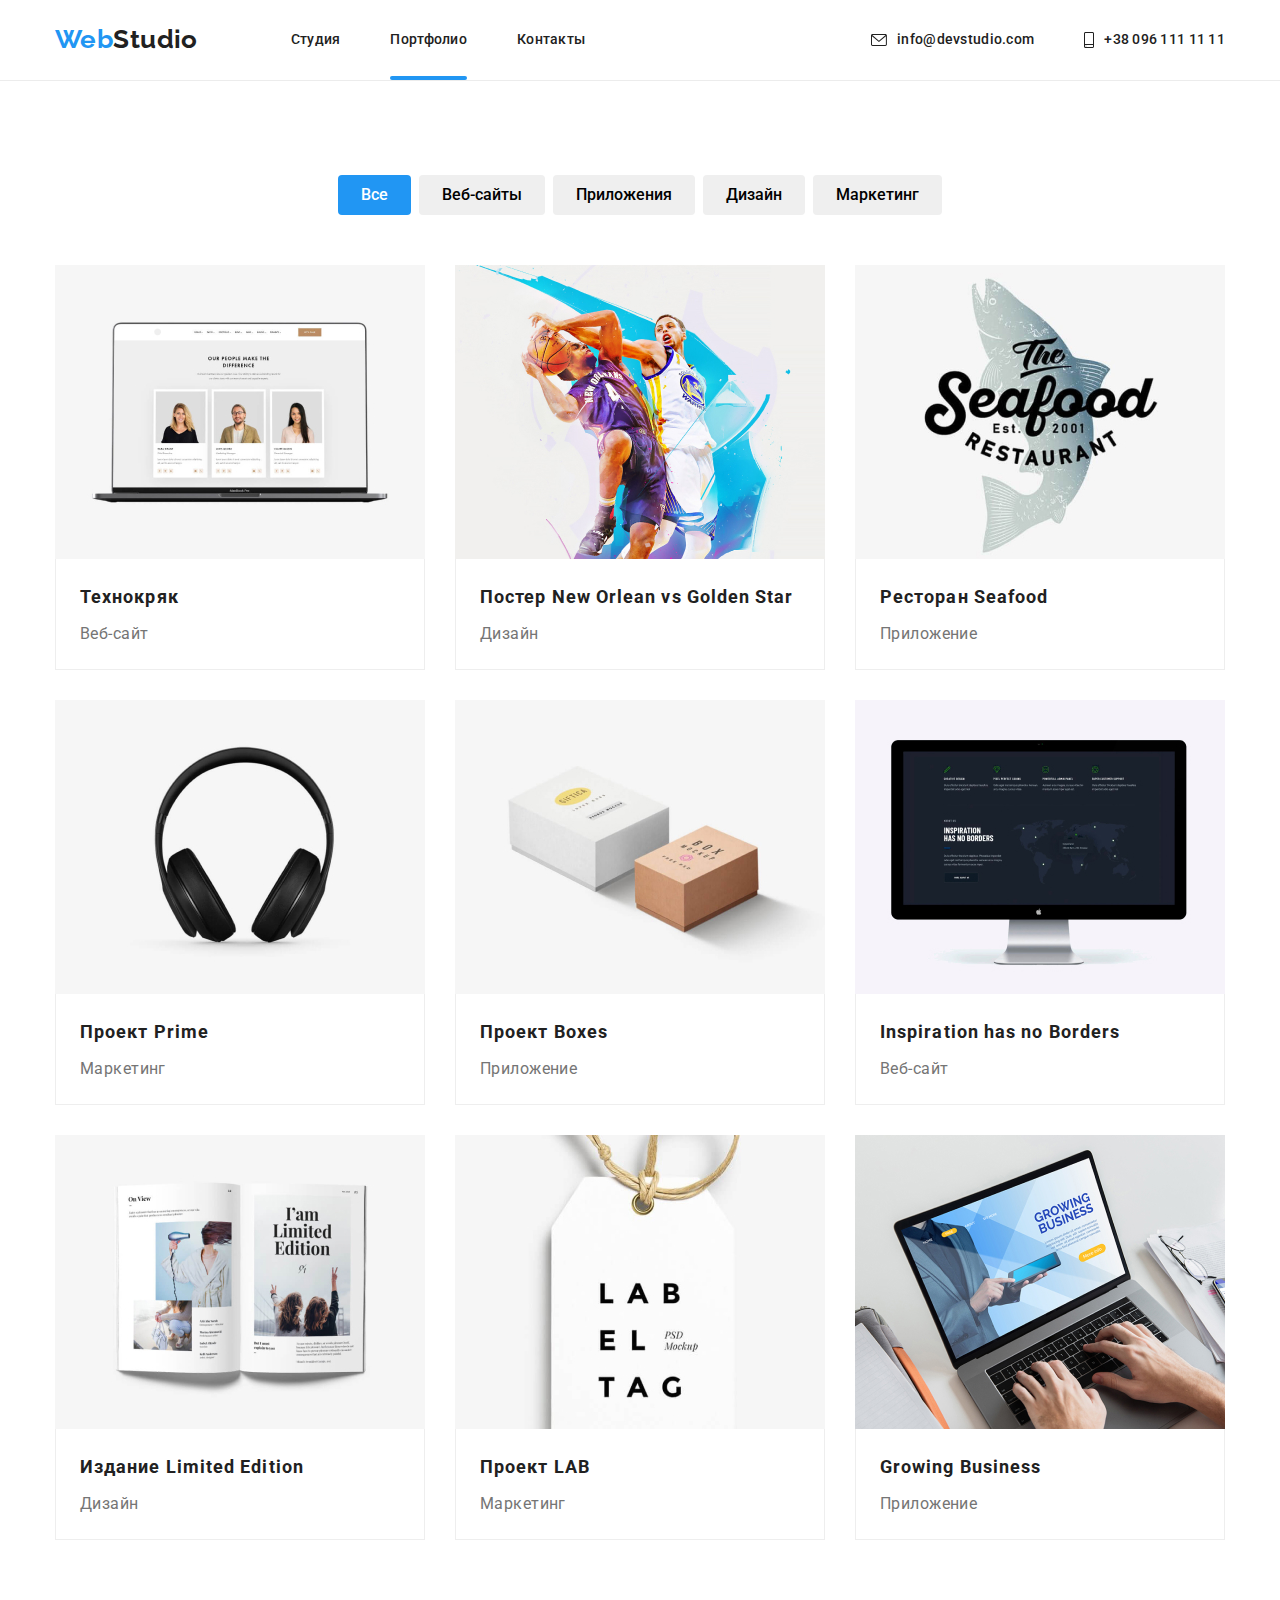
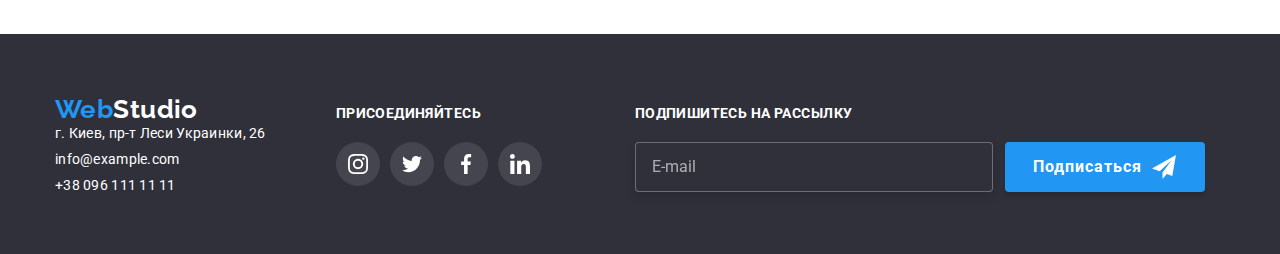
==== commit c9d9ff25: "add" ====
--- a/portfolio.html
+++ b/portfolio.html
@@ -13,7 +13,7 @@
       rel="stylesheet"
       href="https://cdnjs.cloudflare.com/ajax/libs/modern-normalize/1.1.0/modern-normalize.min.css"
     />
-    <link rel="stylesheet" href="./css/main.min.css" />
+    <link rel="stylesheet" href="./css/portfolio.min.css" />
   </head>
   <body>
     <header class="header header--border">
@@ -35,18 +35,18 @@
             <li class="navigation__item"><a href="/" class="navigation__link link">Контакты</a></li>
           </ul>
         </nav>
-        <ul class="contact list">
-          <li class="contact__item">
-            <a class="contact__link link" hrel="mailto:info@devstudio.com">
-              <svg class="contact__icon">
+        <ul class="navigation__list list">
+          <li class="navigation__item">
+            <a class="navigation__link contact link" hrel="mailto:info@devstudio.com">
+              <svg class="navigation__icon mail">
                 <use href="./images/icons.svg#icon-mail"></use>
               </svg>
               info@devstudio.com</a
             >
           </li>
-          <li class="contact__item">
-            <a class="contact__link link" href="tel:+380961111111">
-              <svg class="contact__icon">
+          <li class="navigation__item">
+            <a class="navigation__link contact link" href="tel:+380961111111">
+              <svg class="navigation__icon phone">
                 <use href="./images/icons.svg#icon-phone"></use>
               </svg>
               +38 096 111 11 11</a
@@ -62,7 +62,9 @@
             <h1 class="visually-hidden">Работы</h1>
             <ul class="jobs-group__list list">
               <li class="jobs-group__item">
-                <button class="jobs-group__button" type="button">Все</button>
+                <button class="jobs-group__button jobs-group__button--active" type="button">
+                  Все
+                </button>
               </li>
               <li class="jobs-group__item">
                 <button class="jobs-group__button" type="button">Веб-сайты</button>
@@ -85,11 +87,13 @@
                   <a class="gallery__link link" href="/">
                     <div class="gallery__photo">
                       <img class="gallery__image" src="./images/work1.jpg" alt="Технокряк" />
-                      <p class="gallery__text">
-                        Ресурс предлагает комплексные предложения с разным уровнем функционала и
-                        сервисов. Все это позволит посетителю получить исчерпывающие сведения о
-                        компании или частном лице.
-                      </p>
+                      <div class="gallery__overlay">
+                        <p class="gallery__text">
+                          Ресурс предлагает комплексные предложения с разным уровнем функционала и
+                          сервисов. Все это позволит посетителю получить исчерпывающие сведения о
+                          компании или частном лице.
+                        </p>
+                      </div>
                     </div>
                     <div class="portfolio-photo">
                       <h2 class="portfolio-photo__title">Технокряк</h2>
@@ -103,11 +107,13 @@
                   <a class="gallery__link link" href="/">
                     <div class="gallery__photo">
                       <img class="gallery__image" src="./images/work2.jpg" alt="Постер" />
-                      <p class="gallery__text">
-                        Ресурс предлагает комплексные предложения с разным уровнем функционала и
-                        сервисов. Все это позволит посетителю получить исчерпывающие сведения о
-                        компании или частном лице.
-                      </p>
+                      <div class="gallery__overlay">
+                        <p class="gallery__text">
+                          Ресурс предлагает комплексные предложения с разным уровнем функционала и
+                          сервисов. Все это позволит посетителю получить исчерпывающие сведения о
+                          компании или частном лице.
+                        </p>
+                      </div>
                     </div>
 
                     <div class="portfolio-photo">
@@ -122,13 +128,14 @@
                   <a class="gallery__link link" href="/">
                     <div class="gallery__photo">
                       <img class="gallery__image" src="./images/work3.jpg" alt="Ресторан" />
-                      <p class="gallery__text">
-                        Ресурс предлагает комплексные предложения с разным уровнем функционала и
-                        сервисов. Все это позволит посетителю получить исчерпывающие сведения о
-                        компании или частном лице.
-                      </p>
-                    </div>
-
+                      <div class="gallery__overlay">
+                        <p class="gallery__text">
+                          Ресурс предлагает комплексные предложения с разным уровнем функционала и
+                          сервисов. Все это позволит посетителю получить исчерпывающие сведения о
+                          компании или частном лице.
+                        </p>
+                      </div>
+                    </div>
                     <div class="portfolio-photo">
                       <h2 class="portfolio-photo__title">Ресторан Seafood</h2>
                       <p class="portfolio-photo__position">Приложение</p>
@@ -141,13 +148,14 @@
                   <a href="/" class="link">
                     <div class="gallery__photo">
                       <img class="gallery__image" src="./images/work4.jpg" alt="Проект Prime" />
-                      <p class="gallery__text">
-                        Ресурс предлагает комплексные предложения с разным уровнем функционала и
-                        сервисов. Все это позволит посетителю получить исчерпывающие сведения о
-                        компании или частном лице.
-                      </p>
-                    </div>
-
+                      <div class="gallery__overlay">
+                        <p class="gallery__text">
+                          Ресурс предлагает комплексные предложения с разным уровнем функционала и
+                          сервисов. Все это позволит посетителю получить исчерпывающие сведения о
+                          компании или частном лице.
+                        </p>
+                      </div>
+                    </div>
                     <div class="portfolio-photo">
                       <h2 class="portfolio-photo__title">Проект Prime</h2>
                       <p class="portfolio-photo__position">Маркетинг</p>
@@ -160,13 +168,14 @@
                   <a class="gallery__link link" href="/">
                     <div class="gallery__photo">
                       <img class="gallery__image" src="./images/work5.jpg" alt="Проект Boxes" />
-                      <p class="gallery__text">
-                        Ресурс предлагает комплексные предложения с разным уровнем функционала и
-                        сервисов. Все это позволит посетителю получить исчерпывающие сведения о
-                        компании или частном лице.
-                      </p>
-                    </div>
-
+                      <div class="gallery__overlay">
+                        <p class="gallery__text">
+                          Ресурс предлагает комплексные предложения с разным уровнем функционала и
+                          сервисов. Все это позволит посетителю получить исчерпывающие сведения о
+                          компании или частном лице.
+                        </p>
+                      </div>
+                    </div>
                     <div class="portfolio-photo">
                       <h2 class="portfolio-photo__title">Проект Boxes</h2>
                       <p class="portfolio-photo__position">Приложение</p>
@@ -183,13 +192,14 @@
                         src="./images/work6.jpg"
                         alt="Inspiration has no Borders"
                       />
-                      <p class="gallery__text">
-                        Ресурс предлагает комплексные предложения с разным уровнем функционала и
-                        сервисов. Все это позволит посетителю получить исчерпывающие сведения о
-                        компании или частном лице.
-                      </p>
-                    </div>
-
+                      <div class="gallery__overlay">
+                        <p class="gallery__text">
+                          Ресурс предлагает комплексные предложения с разным уровнем функционала и
+                          сервисов. Все это позволит посетителю получить исчерпывающие сведения о
+                          компании или частном лице.
+                        </p>
+                      </div>
+                    </div>
                     <div class="portfolio-photo">
                       <h2 class="portfolio-photo__title">Inspiration has no Borders</h2>
                       <p class="portfolio-photo__position">Веб-сайт</p>
@@ -206,13 +216,14 @@
                         src="./images/work7.jpg"
                         alt="Издание Limited Edition"
                       />
-                      <p class="gallery__text">
-                        Ресурс предлагает комплексные предложения с разным уровнем функционала и
-                        сервисов. Все это позволит посетителю получить исчерпывающие сведения о
-                        компании или частном лице.
-                      </p>
-                    </div>
-
+                      <div class="gallery__overlay">
+                        <p class="gallery__text">
+                          Ресурс предлагает комплексные предложения с разным уровнем функционала и
+                          сервисов. Все это позволит посетителю получить исчерпывающие сведения о
+                          компании или частном лице.
+                        </p>
+                      </div>
+                    </div>
                     <div class="portfolio-photo">
                       <h2 class="portfolio-photo__title">Издание Limited Edition</h2>
                       <p class="portfolio-photo__position">Дизайн</p>
@@ -225,13 +236,14 @@
                   <a class="gallery__link link" href="/">
                     <div class="gallery__photo">
                       <img class="gallery__image" src="./images/work8.jpg" alt="Проект LAB" />
-                      <p class="gallery__text">
-                        Ресурс предлагает комплексные предложения с разным уровнем функционала и
-                        сервисов. Все это позволит посетителю получить исчерпывающие сведения о
-                        компании или частном лице.
-                      </p>
-                    </div>
-
+                      <div class="gallery__overlay">
+                        <p class="gallery__text">
+                          Ресурс предлагает комплексные предложения с разным уровнем функционала и
+                          сервисов. Все это позволит посетителю получить исчерпывающие сведения о
+                          компании или частном лице.
+                        </p>
+                      </div>
+                    </div>
                     <div class="portfolio-photo">
                       <h2 class="portfolio-photo__title">Проект LAB</h2>
                       <p class="portfolio-photo__position">Маркетинг</p>
@@ -244,13 +256,14 @@
                   <a class="gallery__link link" href="/">
                     <div class="gallery__photo">
                       <img class="gallery__image" src="./images/work9.jpg" alt="Growing Business" />
-                      <p class="gallery__text">
-                        Ресурс предлагает комплексные предложения с разным уровнем функционала и
-                        сервисов. Все это позволит посетителю получить исчерпывающие сведения о
-                        компании или частном лице.
-                      </p>
-                    </div>
-
+                      <div class="gallery__overlay">
+                        <p class="gallery__text">
+                          Ресурс предлагает комплексные предложения с разным уровнем функционала и
+                          сервисов. Все это позволит посетителю получить исчерпывающие сведения о
+                          компании или частном лице.
+                        </p>
+                      </div>
+                    </div>
                     <div class="portfolio-photo">
                       <h2 class="portfolio-photo__title">Growing Business</h2>
                       <p class="portfolio-photo__position">Приложение</p>
@@ -355,7 +368,7 @@
             <b class="subscription__title">Подпишитесь на рассылку</b>
             <form class="subscription__form">
               <label class="subscription__label">
-                <input class="subscription__mail" type="email" name="mail" placeholder="E-mail" />
+                <input class="subscription__email" type="email" name="mail" placeholder="E-mail" />
               </label>
               <button class="subscription__button button" type="submit">
                 Подписаться
--- a/css/portfolio.min.css
+++ b/css/portfolio.min.css
@@ -0,0 +1 @@
+:root{--main-font: "Roboto", sans-serif;--secondary-font: "Raleway", sans-serif;--font-size: 14px;--letter-spacing: 0.03em;--primary-text-colour: #757575;--title-text-colour: #ffffff;--secondary-title-text-colour: #212121;--primary-bg-colour: #ffffff;--secondary-bg-colour: #2f303a;--third-bg-colour: #188ce8;--accent-colour: #2196f3;--fourth-bg-colour: #f5f4fa;--footer-colour: rgba(255, 255, 255, 0.6);--our-team-color: #f5f4fa;--footer-1: rgba(255, 255, 255, 0.1);--timing-function: cubic-bezier(0.4, 0, 0.2, 1)}.visually-hidden{position:absolute;width:1px;height:1px;margin:-1px;border:0;padding:0;white-space:nowrap;-webkit-clip-path:inset(100%);clip-path:inset(100%);clip:rect(0 0 0 0);overflow:hidden}body{background-color:var(--primary-bg-colour);color:var(--primary-text-colour);font-family:var(--main-font);font-size:var(--font-size);letter-spacing:var(--letter-spacing)}h1,h2,h3,p{margin:0}img{display:block;max-width:100%;width:auto;height:auto}.link{text-decoration:none}.list{margin-top:0;margin-bottom:0;padding:0;list-style:none}.address{font-style:normal}.container{width:1200px;margin-left:auto;margin-right:auto;padding:0 15px}.button{display:-webkit-box;display:-ms-flexbox;display:flex;min-width:200px;padding:10px 32px;-webkit-box-align:center;-ms-flex-align:center;align-items:center;text-align:center;font-weight:700;font-size:16px;line-height:1.87;letter-spacing:.06em;cursor:pointer;color:var(--primary-bg-colour);background-color:var(--accent-colour);border-style:none;-webkit-box-shadow:0px 4px 4px rgba(0,0,0,.15);box-shadow:0px 4px 4px rgba(0,0,0,.15);border-radius:4px;-webkit-transition:background-color 250ms var(--timing-function);transition:background-color 250ms var(--timing-function)}.button--active:hover,.button--active:focus{background-color:var(--third-bg-colour)}.logo{font-family:var(--secondary-font);font-weight:700;font-size:26px;line-height:1.2}.logo__theme--light{color:var(--secondary-title-text-colour);font-weight:bold;margin-right:93px;padding-top:24px;padding-bottom:25px}.logo__accent{font-size:26px;line-height:1.19;color:var(--accent-colour)}.logo__theme--dark{color:var(--primary-bg-colour);margin-bottom:20px}.header--border{border-bottom:1px solid #ececec}.header .container{display:-webkit-box;display:-ms-flexbox;display:flex}.navigation{display:-webkit-box;display:-ms-flexbox;display:flex;-webkit-box-align:center;-ms-flex-align:center;align-items:center}.navigation__list{display:-webkit-box;display:-ms-flexbox;display:flex;-webkit-box-align:center;-ms-flex-align:center;align-items:center;margin-left:auto}.navigation__item:not(:last-child){margin-right:50px}.navigation__link{font-family:var(--main-font);font-weight:500;line-height:1.14;letter-spacing:.02em;color:var(--secondary-title-text-colour);padding-top:32px;padding-bottom:32px;display:inline-block;-webkit-transition:color 250ms var(--timing-function);transition:color 250ms var(--timing-function)}.navigation__link:hover,.navigation__link:focus,.navigation__link:active{color:var(--accent-colour)}.navigation__link--curent{color:var(--accent-colour)}.navigation__link.contact{display:-webkit-box;display:-ms-flexbox;display:flex;-webkit-box-align:center;-ms-flex-align:center;align-items:center;fill:currentcolor;-webkit-transition:color 250ms var(--timing-function);transition:color 250ms var(--timing-function)}.navigation__link.contact:hover .navigation_icon,.navigation__link.contact:focus .navigation_icon{fill:var(--accent-colour)}.navigation__link--current::after{content:"";bottom:0;left:0;position:absolute;width:100%;height:4px;border-radius:2px;background-color:var(--accent-colour)}.navigation__icon{margin-right:10px;-webkit-transition:fill 250ms var(--timing-function);transition:fill 250ms var(--timing-function)}.navigation__icon.mail{margin-right:10px;width:16px;height:12px;fill:currentColor}.navigation__icon.phone{margin-right:10px;width:10px;height:16px;fill:currentColor}.navigation__item{position:relative}.jobs-group__list{display:-webkit-box;display:-ms-flexbox;display:flex;margin-bottom:50px;-webkit-box-pack:center;-ms-flex-pack:center;justify-content:center}.jobs-group__button{padding:6px 22px;border:1px solid rgba(0,0,0,0);border-radius:4px;font-weight:500;font-size:16px;line-height:1.62;text-align:center;-webkit-transition:color 250ms cubic-bezier(0.4, 0, 0.2, 1),background-color 250ms cubic-bezier(0.4, 0, 0.2, 1),-webkit-box-shadow 250ms cubic-bezier(0.4, 0, 0.2, 1);transition:color 250ms cubic-bezier(0.4, 0, 0.2, 1),background-color 250ms cubic-bezier(0.4, 0, 0.2, 1),-webkit-box-shadow 250ms cubic-bezier(0.4, 0, 0.2, 1);transition:color 250ms cubic-bezier(0.4, 0, 0.2, 1),background-color 250ms cubic-bezier(0.4, 0, 0.2, 1),box-shadow 250ms cubic-bezier(0.4, 0, 0.2, 1);transition:color 250ms cubic-bezier(0.4, 0, 0.2, 1),background-color 250ms cubic-bezier(0.4, 0, 0.2, 1),box-shadow 250ms cubic-bezier(0.4, 0, 0.2, 1),-webkit-box-shadow 250ms cubic-bezier(0.4, 0, 0.2, 1)}.jobs-group__button--active{background-color:var(--accent-colour);color:var(--title-text-colour)}.jobs-group__button:hover,.jobs-group__button:focus{color:var(--title-text-colour);background-color:var(--accent-colour);-webkit-box-shadow:0px 3px 1px rgba(0,0,0,.1),0px 1px 2px rgba(0,0,0,.08),0px 2px 2px rgba(0,0,0,.12);box-shadow:0px 3px 1px rgba(0,0,0,.1),0px 1px 2px rgba(0,0,0,.08),0px 2px 2px rgba(0,0,0,.12)}.jobs-group__item{margin-right:8px}.jobs-group__item:last-child{margin-right:0}.jobs{padding-top:94px;padding-bottom:94px}.gallery__list{display:-webkit-box;display:-ms-flexbox;display:flex;-ms-flex-wrap:wrap;flex-wrap:wrap;margin:-15px}.gallery__item{margin:15px;width:370px;-webkit-transition:-webkit-box-shadow 250ms var(--timing-function);transition:-webkit-box-shadow 250ms var(--timing-function);transition:box-shadow 250ms var(--timing-function);transition:box-shadow 250ms var(--timing-function), -webkit-box-shadow 250ms var(--timing-function)}.gallery__item:hover{-webkit-box-shadow:0px 1px 1px rgba(0,0,0,.12),0px 4px 4px rgba(0,0,0,.06),1px 4px 6px rgba(0,0,0,.16);box-shadow:0px 1px 1px rgba(0,0,0,.12),0px 4px 4px rgba(0,0,0,.06),1px 4px 6px rgba(0,0,0,.16)}.portfolio-photo{padding:20px 24px;background:var(--primary-bg-colour);border-right:1px solid #eee;border-bottom:1px solid #eee;border-left:1px solid #eee}.portfolio-photo__title{font-weight:700;font-size:18px;line-height:2;letter-spacing:.06em;color:var(--secondary-title-text-colour);margin-bottom:4px}.portfolio-photo__position{font-weight:400;font-size:16px;line-height:1.87;color:var(--primary-text-colour)}.gallery__text{font-weight:400;font-size:18px;line-height:1.55;color:var(--primary-bg-colour)}.gallery__photo{position:relative;overflow:hidden}.gallery__overlay{position:absolute;top:0;left:0;width:100%;height:100%;padding:63px 24px;background-color:rgba(33,150,243,.9);-webkit-transform:translateY(100%);transform:translateY(100%);-webkit-transition:-webkit-transform 250ms var(--timing-function);transition:-webkit-transform 250ms var(--timing-function);transition:transform 250ms var(--timing-function);transition:transform 250ms var(--timing-function), -webkit-transform 250ms var(--timing-function)}.gallery__link:hover .gallery__overlay{-webkit-transform:translateY(0);transform:translateY(0)}.footer{background-color:var(--secondary-bg-colour)}.footer__wraper{display:-webkit-box;display:-ms-flexbox;display:flex;-ms-flex-wrap:wrap;flex-wrap:wrap;-webkit-box-align:baseline;-ms-flex-align:baseline;align-items:baseline;-webkit-box-pack:justify;-ms-flex-pack:justify;justify-content:space-between;padding:0}.footer .container{padding-top:60px;padding-bottom:60px;display:-webkit-box;display:-ms-flexbox;display:flex;-webkit-box-align:baseline;-ms-flex-align:baseline;align-items:baseline}.footer__contact{color:rgba(255,255,255,.6)}.address__item{margin-bottom:9px}.address__item:last-child{margin-bottom:0}.address__link{font-family:var(--main-font);font:weight 400px;line-height:1.14;letter-spacing:.02em;color:var(--title-text-colour)}.footer-social{margin-left:70px}.footer-social__title{font-weight:700;font-size:14px;line-height:1.14;letter-spacing:.03em;text-transform:uppercase;color:var(--primary-bg-colour);margin-bottom:20px}.footer-social__list{display:-webkit-box;display:-ms-flexbox;display:flex;-ms-flex-wrap:wrap;flex-wrap:wrap}.footer-social__link{display:-webkit-box;display:-ms-flexbox;display:flex;width:44px;height:44px;-webkit-box-align:center;-ms-flex-align:center;align-items:center;-webkit-box-pack:center;-ms-flex-pack:center;justify-content:center;border-radius:50%;fill:var(--primary-bg-colour);background-color:rgba(255,255,255,.1);-webkit-transition:background-color 250ms var(--timing-function);transition:background-color 250ms var(--timing-function)}.footer-social__list{display:-webkit-box;display:-ms-flexbox;display:flex;-ms-flex-wrap:wrap;flex-wrap:wrap}.footer-social__item{margin-right:10px}.footer-social__item:last-child{margin-right:0px}.footer-social__link{display:-webkit-box;display:-ms-flexbox;display:flex;width:44px;height:44px;-webkit-box-align:center;-ms-flex-align:center;align-items:center;-webkit-box-pack:center;-ms-flex-pack:center;justify-content:center;border-radius:50%;fill:var(--primary-bg-colour);background-color:var(--footer-1)}.footer-social__link:hover,.footer-social__link:focus{background-color:var(--accent-colour)}.footer-social__icon{fill:var(--background-color);width:20px;height:20px}.subscription{display:block;margin-left:93px}.subscription__title{font-weight:bold;font-size:14px;line-height:1.14;letter-spacing:.03em;text-transform:uppercase;color:var(--primary-bg-colour)}.subscription__form{display:-webkit-box;display:-ms-flexbox;display:flex;margin-top:20px}.subscription__email{display:-webkit-box;display:-ms-flexbox;display:flex;width:358px;height:50px;padding:15px 16px;margin-right:12px;-webkit-box-align:center;-ms-flex-align:center;align-items:center;font-weight:400;font-size:16px;line-height:1.25;border:1px solid rgba(255,255,255,.3);-webkit-box-sizing:border-box;box-sizing:border-box;-webkit-filter:drop-shadow(0px 4px 4px rgba(0, 0, 0, 0.15));filter:drop-shadow(0px 4px 4px rgba(0, 0, 0, 0.15));border-radius:4px;background:var(--secondary-bg-colour);color:rgba(255,255,255,.6)}.subscription__email::-webkit-input-placeholder{color:rgba(255,255,255,.6)}.subscription__email::-moz-placeholder{color:rgba(255,255,255,.6)}.subscription__email:-ms-input-placeholder{color:rgba(255,255,255,.6)}.subscription__email::-ms-input-placeholder{color:rgba(255,255,255,.6)}.subscription__email::placeholder{color:rgba(255,255,255,.6)}.subscription__button{padding:10px 28px;-webkit-box-pack:center;-ms-flex-pack:center;justify-content:center}.button__icon{margin-left:10px;width:24px;height:24px}/*# sourceMappingURL=portfolio.min.css.map */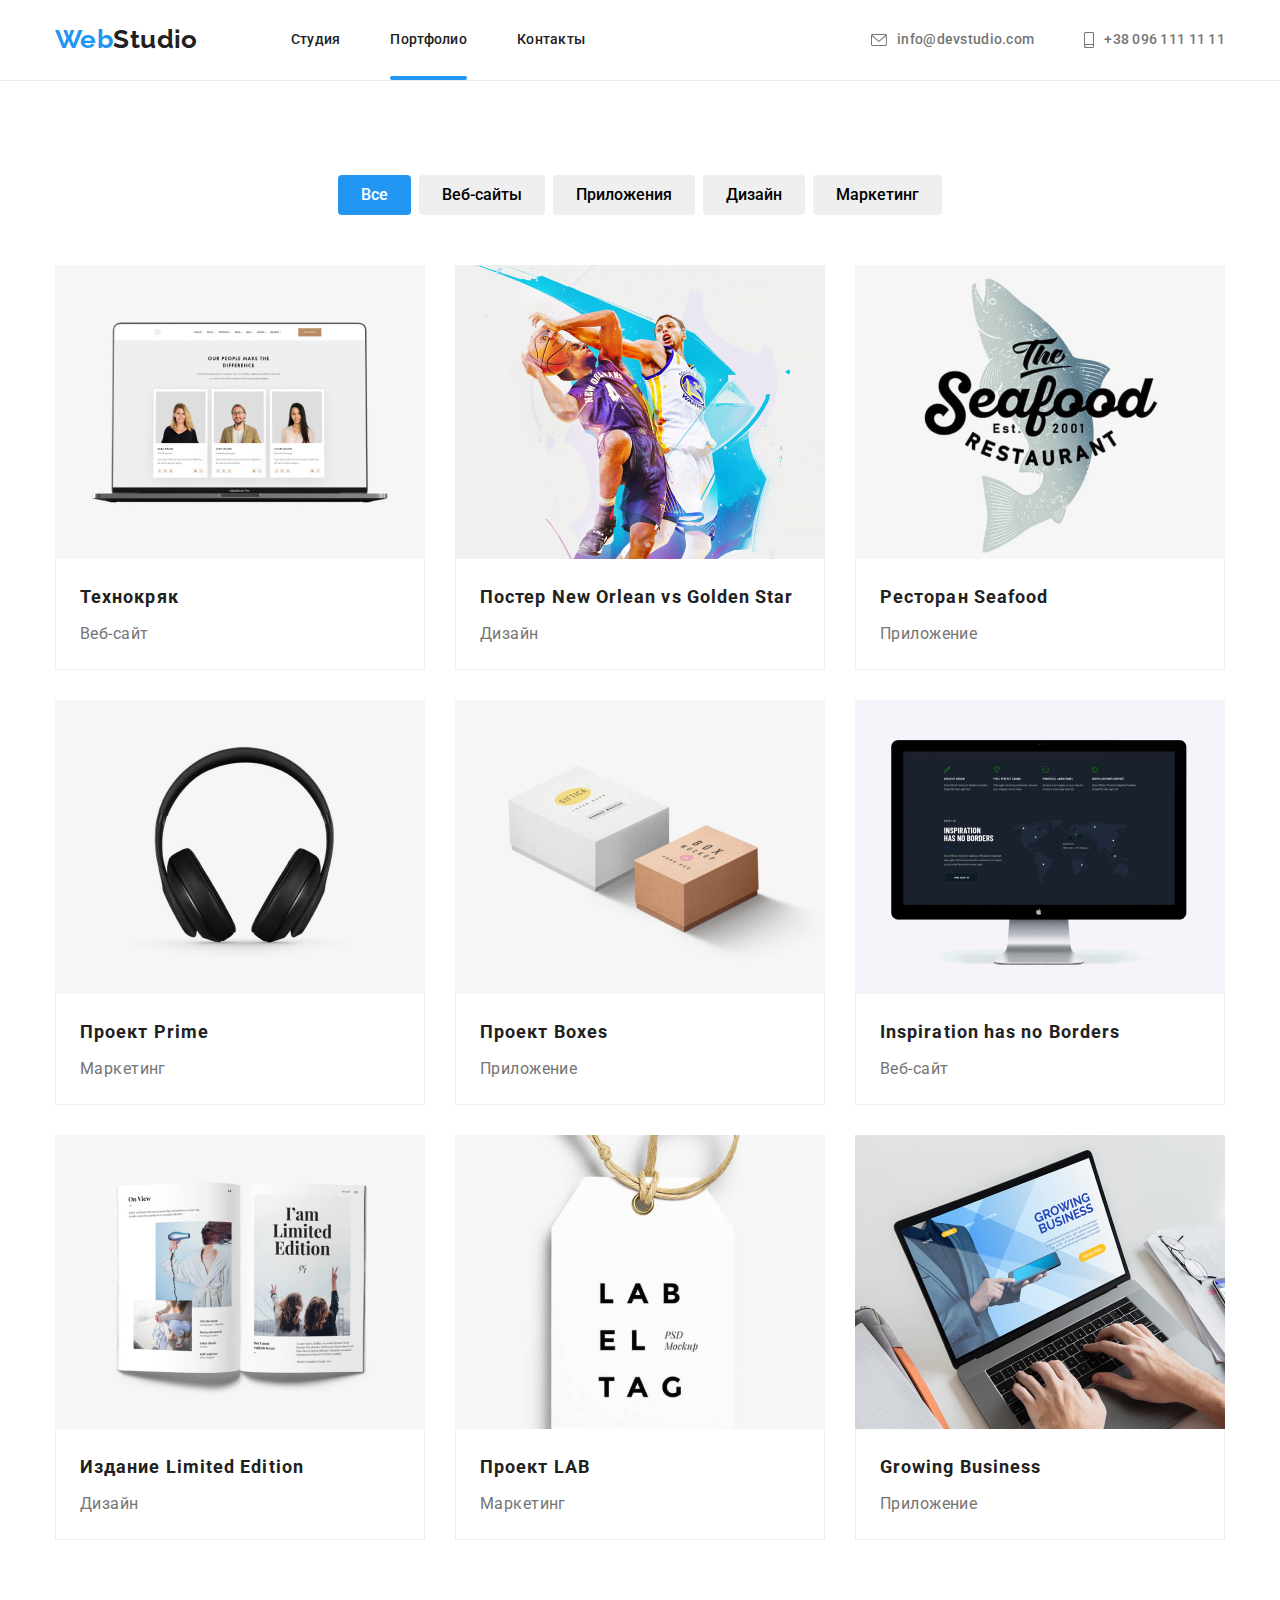
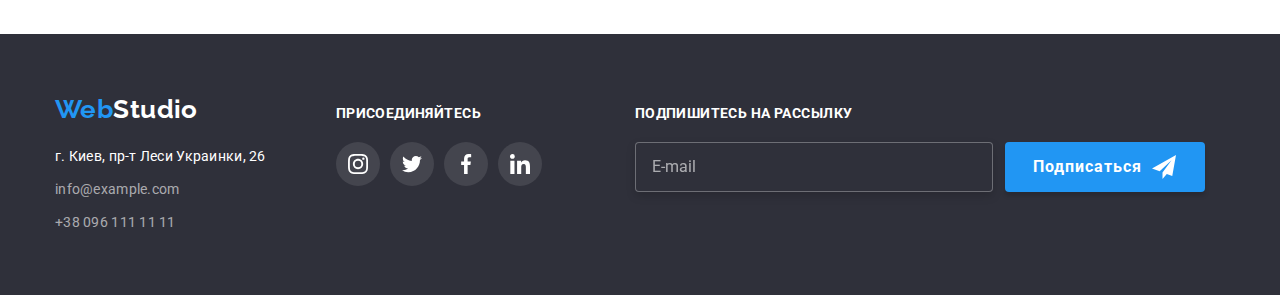
==== commit e13d46b4: "add" ====
--- a/portfolio.html
+++ b/portfolio.html
@@ -13,7 +13,7 @@
       rel="stylesheet"
       href="https://cdnjs.cloudflare.com/ajax/libs/modern-normalize/1.1.0/modern-normalize.min.css"
     />
-    <link rel="stylesheet" href="./css/portfolio.min.css" />
+    <link rel="stylesheet" href="./css/main.min.css" />
   </head>
   <body>
     <header class="header header--border">
@@ -37,7 +37,7 @@
         </nav>
         <ul class="navigation__list list">
           <li class="navigation__item">
-            <a class="navigation__link contact link" hrel="mailto:info@devstudio.com">
+            <a class="navigation__link contact link" href="mailto:info@devstudio.com">
               <svg class="navigation__icon mail">
                 <use href="./images/icons.svg#icon-mail"></use>
               </svg>
@@ -145,7 +145,7 @@
               </li>
               <li class="gallery__item">
                 <div class="gallery__card">
-                  <a href="/" class="link">
+                  <a class="gallery__link link" href="/">
                     <div class="gallery__photo">
                       <img class="gallery__image" src="./images/work4.jpg" alt="Проект Prime" />
                       <div class="gallery__overlay">
--- a/css/main.min.css
+++ b/css/main.min.css
@@ -0,0 +1 @@
+:root{--main-font: "Roboto", sans-serif;--secondary-font: "Raleway", sans-serif;--font-size: 14px;--letter-spacing: 0.03em;--primary-text-colour: #757575;--title-text-colour: #ffffff;--secondary-title-text-colour: #212121;--primary-bg-colour: #ffffff;--secondary-bg-colour: #2f303a;--third-bg-colour: #188ce8;--accent-colour: #2196f3;--fourth-bg-colour: #f5f4fa;--footer-colour: rgba(255, 255, 255, 0.6);--our-team-color: #f5f4fa;--footer-1: rgba(255, 255, 255, 0.1);--timing-function: cubic-bezier(0.4, 0, 0.2, 1)}.visually-hidden{position:absolute;width:1px;height:1px;margin:-1px;border:0;padding:0;white-space:nowrap;-webkit-clip-path:inset(100%);clip-path:inset(100%);clip:rect(0 0 0 0);overflow:hidden}body{background-color:var(--primary-bg-colour);color:var(--primary-text-colour);font-family:var(--main-font);font-size:var(--font-size);letter-spacing:var(--letter-spacing)}h1,h2,h3,p{margin:0}img{display:block;max-width:100%;width:auto;height:auto}.link{text-decoration:none}.list{margin-top:0;margin-bottom:0;padding:0;list-style:none}.address{font-style:normal}.container{width:1200px;margin-left:auto;margin-right:auto;padding:0 15px}.logo{font-family:var(--secondary-font);font-weight:700;font-size:26px;line-height:1.2}.logo__theme--light{color:var(--secondary-title-text-colour);font-weight:bold;margin-right:93px;padding-top:24px;padding-bottom:25px}.logo__accent{font-size:26px;line-height:1.19;color:var(--accent-colour)}.logo__theme--dark{display:block;color:var(--primary-bg-colour);margin-bottom:20px}.title{font-weight:700;font-size:36px;line-height:1.16;text-align:center;color:var(--secondary-title-text-colour);margin-bottom:50px}.header--border{border-bottom:1px solid #ececec}.button{display:-webkit-box;display:-ms-flexbox;display:flex;min-width:200px;padding:10px 32px;-webkit-box-align:center;-ms-flex-align:center;align-items:center;text-align:center;font-weight:700;font-size:16px;line-height:1.87;letter-spacing:.06em;cursor:pointer;color:var(--primary-bg-colour);background-color:var(--accent-colour);border-style:none;-webkit-box-shadow:0px 4px 4px rgba(0,0,0,.15);box-shadow:0px 4px 4px rgba(0,0,0,.15);border-radius:4px;-webkit-transition:background-color 250ms var(--timing-function);transition:background-color 250ms var(--timing-function)}.button--active:hover,.button--active:focus{background-color:var(--third-bg-colour)}.backdrop{position:fixed;top:0;left:0;width:100%;height:100%;background:rgba(0,0,0,.2);opacity:1}.backdrop.is-hidden{opacity:0;pointer-events:none;visibility:hidden;-webkit-transition:opacity 250ms var(--timing-function),pointer-events 250ms var(--timing-function),visibility 250ms var(--timing-function);transition:opacity 250ms var(--timing-function),pointer-events 250ms var(--timing-function),visibility 250ms var(--timing-function)}.backdrop.is-hidden .modal{-webkit-transform:translate(-50%, -50%) scale(0.6);transform:translate(-50%, -50%) scale(0.6)}.modal{position:absolute;padding:40px;top:50%;left:50%;min-width:528px;min-height:581px;background-color:var(--primary-bg-colour);border-radius:4px;-webkit-transform:scale(1) translate(-50%, -50%);transform:scale(1) translate(-50%, -50%);-webkit-transition:-webkit-transform 250ms cubic-bezier(0.4, 0, 0.2, 1);transition:-webkit-transform 250ms cubic-bezier(0.4, 0, 0.2, 1);transition:transform 250ms cubic-bezier(0.4, 0, 0.2, 1);transition:transform 250ms cubic-bezier(0.4, 0, 0.2, 1), -webkit-transform 250ms cubic-bezier(0.4, 0, 0.2, 1)}.modal-button--close{position:absolute;top:8px;right:8px;border:none;outline:none;background-color:rgba(0,0,0,0)}.modal-button__icon{width:30px;height:30px;border-radius:50%;fill:#000;stroke:rgba(0,0,0,.1);outline:none;cursor:pointer}.modal-button--close:hover .modal-button__icon,.modal-button--close:focus .modal-button__icon{fill:var(--accent-colour);outline:1px solid var(--accent-colour)}.message{margin:0;margin-bottom:12px;font-weight:700;font-size:20px;line-height:1.15;text-align:center;color:var(--secondary-title-text-colour)}.form-wrapper{position:relative;margin-bottom:10px}.form-wrapper__ladel{display:block}.form-wrapper__icon{position:absolute;width:18px;height:18px;top:50%;left:12px;fill:#000}.form-wrapper__input{padding-left:42px;width:100%;height:40px;outline:none;border:1px solid rgba(33,33,33,.2);border-radius:4px}.form-wrapper__input:focus{border-color:var(--accent-colour)}.form-wrapper__input:focus+.form-wrapper__icon{fill:var(--accent-colour)}.form-wrapper__text{display:block;margin-bottom:4px}.form-wrapper__message{padding:12px 16px;resize:none;width:100%;height:130px;outline:none;border:1px solid rgba(33,33,33,.2);border-radius:4px}.form-wrapper__message:focus{border-color:var(--accent-colour)}.form-wrapper__message::-webkit-input-placeholder{font-size:14px;line-height:1.14;letter-spacing:.01em;color:rgba(117,117,117,.5)}.form-wrapper__message::-moz-placeholder{font-size:14px;line-height:1.14;letter-spacing:.01em;color:rgba(117,117,117,.5)}.form-wrapper__message:-ms-input-placeholder{font-size:14px;line-height:1.14;letter-spacing:.01em;color:rgba(117,117,117,.5)}.form-wrapper__message::-ms-input-placeholder{font-size:14px;line-height:1.14;letter-spacing:.01em;color:rgba(117,117,117,.5)}.form-wrapper__message::placeholder{font-size:14px;line-height:1.14;letter-spacing:.01em;color:rgba(117,117,117,.5)}.form-wrapper.textarea{margin-bottom:20px}.modal-form__check-desc{display:-webkit-box;display:-ms-flexbox;display:flex;-webkit-box-pack:center;-ms-flex-pack:center;justify-content:center;margin-bottom:30px}.modal-form__checkbox{position:absolute;width:1px;height:1px;border:0;padding:0;clip:rect(0 0 0 0);overflow:hidden}.modal-form__icon{display:block;margin-right:7px;width:16px;height:15px;border:2px solid var(--secondary-title-text-colour);border-radius:2px}.modal-form__checkbox:checked+.modal-form__icon{border-color:var(--accent-colour);background-color:var(--accent-colour);background-image:url(../images/icon-check.svg);background-size:contain;background-origin:border-box}.modal-form__link{margin-left:5px;color:var(--accent-colour)}.modal-form__button{display:-webkit-box;display:-ms-flexbox;display:flex;-webkit-box-pack:center;-ms-flex-pack:center;justify-content:center;margin:0 auto}.header .container{display:-webkit-box;display:-ms-flexbox;display:flex}.navigation{display:-webkit-box;display:-ms-flexbox;display:flex;-webkit-box-align:center;-ms-flex-align:center;align-items:center}.navigation__list{display:-webkit-box;display:-ms-flexbox;display:flex;-webkit-box-align:center;-ms-flex-align:center;align-items:center;margin-left:auto}.navigation__item:not(:last-child){margin-right:50px}.navigation__link{font-family:var(--main-font);font-weight:500;line-height:1.14;letter-spacing:.02em;color:var(--secondary-title-text-colour);padding-top:32px;padding-bottom:32px;display:inline-block;-webkit-transition:color 250ms var(--timing-function);transition:color 250ms var(--timing-function)}.navigation__link:hover,.navigation__link:focus,.navigation__link:active{color:var(--accent-colour)}.navigation__link--curent{color:var(--accent-colour)}.navigation__link.contact{display:-webkit-box;display:-ms-flexbox;display:flex;-webkit-box-align:center;-ms-flex-align:center;align-items:center;color:var(--primary-text-colour);fill:currentcolor;-webkit-transition:color 250ms var(--timing-function);transition:color 250ms var(--timing-function)}.navigation__link.contact:hover,.navigation__link.contact:focus{color:var(--accent-colour)}.navigation__link.contact:hover .navigation_icon,.navigation__link.contact:focus .navigation_icon{fill:var(--accent-colour)}.navigation__link--current::after{content:"";bottom:0;left:0;position:absolute;width:100%;height:4px;border-radius:2px;background-color:var(--accent-colour)}.navigation__icon{margin-right:10px;-webkit-transition:fill 250ms var(--timing-function);transition:fill 250ms var(--timing-function)}.navigation__icon.mail{margin-right:10px;width:16px;height:12px;fill:currentColor}.navigation__icon.phone{margin-right:10px;width:10px;height:16px;fill:currentColor}.navigation__item{position:relative}.jobs-group__list{display:-webkit-box;display:-ms-flexbox;display:flex;margin-bottom:50px;-webkit-box-pack:center;-ms-flex-pack:center;justify-content:center}.jobs-group__button{padding:6px 22px;border:1px solid rgba(0,0,0,0);border-radius:4px;font-weight:500;font-size:16px;line-height:1.62;text-align:center;-webkit-transition:color 250ms cubic-bezier(0.4, 0, 0.2, 1),background-color 250ms cubic-bezier(0.4, 0, 0.2, 1),-webkit-box-shadow 250ms cubic-bezier(0.4, 0, 0.2, 1);transition:color 250ms cubic-bezier(0.4, 0, 0.2, 1),background-color 250ms cubic-bezier(0.4, 0, 0.2, 1),-webkit-box-shadow 250ms cubic-bezier(0.4, 0, 0.2, 1);transition:color 250ms cubic-bezier(0.4, 0, 0.2, 1),background-color 250ms cubic-bezier(0.4, 0, 0.2, 1),box-shadow 250ms cubic-bezier(0.4, 0, 0.2, 1);transition:color 250ms cubic-bezier(0.4, 0, 0.2, 1),background-color 250ms cubic-bezier(0.4, 0, 0.2, 1),box-shadow 250ms cubic-bezier(0.4, 0, 0.2, 1),-webkit-box-shadow 250ms cubic-bezier(0.4, 0, 0.2, 1)}.jobs-group__button--active{background-color:var(--accent-colour);color:var(--title-text-colour)}.jobs-group__button:hover,.jobs-group__button:focus{color:var(--title-text-colour);background-color:var(--accent-colour);-webkit-box-shadow:0px 3px 1px rgba(0,0,0,.1),0px 1px 2px rgba(0,0,0,.08),0px 2px 2px rgba(0,0,0,.12);box-shadow:0px 3px 1px rgba(0,0,0,.1),0px 1px 2px rgba(0,0,0,.08),0px 2px 2px rgba(0,0,0,.12)}.jobs-group__item{margin-right:8px}.jobs-group__item:last-child{margin-right:0}.jobs{padding-top:94px;padding-bottom:94px}.gallery__list{display:-webkit-box;display:-ms-flexbox;display:flex;-ms-flex-wrap:wrap;flex-wrap:wrap;margin:-15px}.gallery__item{margin:15px;width:370px;-webkit-transition:-webkit-box-shadow 250ms var(--timing-function);transition:-webkit-box-shadow 250ms var(--timing-function);transition:box-shadow 250ms var(--timing-function);transition:box-shadow 250ms var(--timing-function), -webkit-box-shadow 250ms var(--timing-function)}.gallery__item:hover{-webkit-box-shadow:0px 1px 1px rgba(0,0,0,.12),0px 4px 4px rgba(0,0,0,.06),1px 4px 6px rgba(0,0,0,.16);box-shadow:0px 1px 1px rgba(0,0,0,.12),0px 4px 4px rgba(0,0,0,.06),1px 4px 6px rgba(0,0,0,.16)}.portfolio-photo{padding:20px 24px;background:var(--primary-bg-colour);border-right:1px solid #eee;border-bottom:1px solid #eee;border-left:1px solid #eee}.portfolio-photo__title{font-weight:700;font-size:18px;line-height:2;letter-spacing:.06em;color:var(--secondary-title-text-colour);margin-bottom:4px}.portfolio-photo__position{font-weight:400;font-size:16px;line-height:1.87;color:var(--primary-text-colour)}.gallery__text{font-weight:400;font-size:18px;line-height:1.55;color:var(--primary-bg-colour)}.gallery__photo{position:relative;overflow:hidden}.gallery__overlay{position:absolute;top:0;left:0;width:100%;height:100%;padding:63px 24px;background-color:rgba(33,150,243,.9);-webkit-transform:translateY(100%);transform:translateY(100%);-webkit-transition:-webkit-transform 250ms var(--timing-function);transition:-webkit-transform 250ms var(--timing-function);transition:transform 250ms var(--timing-function);transition:transform 250ms var(--timing-function), -webkit-transform 250ms var(--timing-function)}.gallery__link:hover .gallery__overlay{-webkit-transform:translateY(0);transform:translateY(0)}.service{background-color:var(--secondary-bg-colour);text-align:center}.service--overlay{max-width:1600px;max-height:600px;margin-left:auto;margin-right:auto;background-image:-webkit-gradient(linear, left top, right top, from(rgba(47, 48, 58, 0.4)), to(rgba(47, 48, 58, 0.4))),url("../images/bgc.jpg");background-image:linear-gradient(to right, rgba(47, 48, 58, 0.4), rgba(47, 48, 58, 0.4)),url("../images/bgc.jpg");background-repeat:no-repeat;background-position:center;background-size:cover}.service .container{padding-top:200px;padding-bottom:200px}.service__title{font-weight:700;font-size:44px;line-height:1.36;margin-left:auto;margin-right:auto;width:696px;text-align:center;letter-spacing:.06em;text-transform:uppercase;color:var(--primary-bg-colour);margin-bottom:30px}.service__button{display:inline-block}.advantages{padding-top:94px}.advantages__list{display:-webkit-box;display:-ms-flexbox;display:flex}.advantages__item{width:calc((100% - 90px)/4);margin-right:30px}.advantages__item:last-child{margin-right:0}.advantages__title{font-size:14px;line-height:1.14;text-transform:uppercase;color:var(--secondary-title-text-colour);margin-bottom:10px}.advantages__description{font-weight:400;font-size:14px;line-height:1.71;letter-spacing:.03em}.advantages__icon{display:-webkit-box;display:-ms-flexbox;display:flex;width:270px;height:120px;-webkit-box-align:center;-ms-flex-align:center;align-items:center;-webkit-box-pack:center;-ms-flex-pack:center;justify-content:center;border-radius:4px;background-color:var(--our-team-color);margin-bottom:30px}.advantages__svg{width:70px;height:70px}.work{padding-top:94px;padding-bottom:94px}.work__list{display:-webkit-box;display:-ms-flexbox;display:flex}.work__item{width:calc((100% - 60px)/3);margin-right:30px}.work__item :last-child{margin-right:0}.thumb{position:relative}.product{position:absolute;bottom:0;left:0;width:360px;height:70px;background:rgba(47,48,58,.8);display:-webkit-box;display:-ms-flexbox;display:flex;-webkit-box-align:center;-ms-flex-align:center;align-items:center;-webkit-box-pack:center;-ms-flex-pack:center;justify-content:center;opacity:1;-webkit-transition:opacity 250ms var(--timing-function);transition:opacity 250ms var(--timing-function)}.product__text{font-weight:700;line-height:1.14;text-transform:uppercase;color:var(--primary-bg-colour)}.team{background-color:var(--our-team-color);padding-top:94px;padding-bottom:94px}.team__list{display:-webkit-box;display:-ms-flexbox;display:flex}.team__item{width:calc((100% - 90px)/4);margin-right:30px;background:var(--primary-bg-colour);-webkit-box-shadow:0px 1px 3px rgba(0,0,0,.12),0px 1px 1px rgba(0,0,0,.14),0px 2px 1px rgba(0,0,0,.2);box-shadow:0px 1px 3px rgba(0,0,0,.12),0px 1px 1px rgba(0,0,0,.14),0px 2px 1px rgba(0,0,0,.2);border-radius:0px 0px 4px 4px}.team__item:last-child{margin-right:0}.content{padding:30px 35px;text-align:center}.content__title{font-weight:500;font-size:16px;line-height:1.19;text-align:center;color:var(--secondary-title-text-colour);margin-bottom:10px}.content__description{font-weight:400;font-size:16px;line-height:1.19;text-align:center;letter-spacing:.03em}.social-networks{display:-webkit-box;display:-ms-flexbox;display:flex;margin-top:16px}.social-networks__item{width:calc((100% - 30px)/4);margin-right:10px}.social-networks__item:last-child{margin-right:0}.social-networks__link{display:-webkit-box;display:-ms-flexbox;display:flex;width:44px;height:44px;-webkit-box-align:center;-ms-flex-align:center;align-items:center;-webkit-box-pack:center;-ms-flex-pack:center;justify-content:center;border-radius:50%;fill:#afb1b8;-webkit-transition:fill 250ms var(--timing-function),background-color 250ms var(--timing-function);transition:fill 250ms var(--timing-function),background-color 250ms var(--timing-function)}.social-networks__link:hover,.social-networks__link:focus{fill:var(--primary-bg-colour);background-color:var(--accent-colour)}.social-networks__icon{width:20px;height:20px}.clients{padding-top:94px;padding-bottom:94px}.clients__list{display:-webkit-box;display:-ms-flexbox;display:flex}.clients__item{width:calc((100% - 150px)/6);margin-right:30px}.clients__item:last-child{margin-right:0}.clients__link{display:-webkit-box;display:-ms-flexbox;display:flex;width:170px;height:90px;-webkit-box-align:center;-ms-flex-align:center;align-items:center;-webkit-box-pack:center;-ms-flex-pack:center;justify-content:center;border:1px solid #afb1b8;border-radius:4px;fill:#afb1b8;-webkit-transition:fill 250ms var(--timing-function),border-color 250ms var(--timing-function);transition:fill 250ms var(--timing-function),border-color 250ms var(--timing-function)}.clients__link:hover,.clients__link:focus{fill:var(--accent-colour);border-color:var(--accent-colour)}.footer{background-color:var(--secondary-bg-colour)}.footer__wraper{display:-webkit-box;display:-ms-flexbox;display:flex;-ms-flex-wrap:wrap;flex-wrap:wrap;-webkit-box-align:baseline;-ms-flex-align:baseline;align-items:baseline;-webkit-box-pack:justify;-ms-flex-pack:justify;justify-content:space-between;padding:0}.footer .container{padding-top:60px;padding-bottom:60px;display:-webkit-box;display:-ms-flexbox;display:flex;-webkit-box-align:baseline;-ms-flex-align:baseline;align-items:baseline}.footer__contact.link{color:rgba(255,255,255,.6);-webkit-transition:color 250ms cubic-bezier(0.4, 0, 0.2, 1);transition:color 250ms cubic-bezier(0.4, 0, 0.2, 1)}.footer__contact.link:hover,.footer__contact.link:focus{color:var(--accent-colour)}.address__item{margin-bottom:9px}.address__item:last-child{margin-bottom:0}.address__link{font-family:var(--main-font);line-height:1.71;letter-spacing:.02em;color:var(--title-text-colour)}.footer-social{margin-left:70px}.footer-social__title{font-weight:700;font-size:14px;line-height:1.14;letter-spacing:.03em;text-transform:uppercase;color:var(--primary-bg-colour);margin-bottom:20px}.footer-social__list{display:-webkit-box;display:-ms-flexbox;display:flex;-ms-flex-wrap:wrap;flex-wrap:wrap}.footer-social__link{display:-webkit-box;display:-ms-flexbox;display:flex;width:44px;height:44px;-webkit-box-align:center;-ms-flex-align:center;align-items:center;-webkit-box-pack:center;-ms-flex-pack:center;justify-content:center;border-radius:50%;fill:var(--primary-bg-colour);background-color:rgba(255,255,255,.1);-webkit-transition:background-color 250ms var(--timing-function);transition:background-color 250ms var(--timing-function)}.footer-social__list{display:-webkit-box;display:-ms-flexbox;display:flex;-ms-flex-wrap:wrap;flex-wrap:wrap}.footer-social__item{margin-right:10px}.footer-social__item:last-child{margin-right:0px}.footer-social__link{display:-webkit-box;display:-ms-flexbox;display:flex;width:44px;height:44px;-webkit-box-align:center;-ms-flex-align:center;align-items:center;-webkit-box-pack:center;-ms-flex-pack:center;justify-content:center;border-radius:50%;fill:var(--primary-bg-colour);background-color:var(--footer-1)}.footer-social__link:hover,.footer-social__link:focus{background-color:var(--accent-colour)}.footer-social__icon{fill:var(--background-color);width:20px;height:20px}.subscription{display:block;margin-left:93px}.subscription__title{font-weight:bold;font-size:14px;line-height:1.14;letter-spacing:.03em;text-transform:uppercase;color:var(--primary-bg-colour)}.subscription__form{display:-webkit-box;display:-ms-flexbox;display:flex;margin-top:20px}.subscription__email{display:-webkit-box;display:-ms-flexbox;display:flex;width:358px;height:50px;padding:15px 16px;margin-right:12px;-webkit-box-align:center;-ms-flex-align:center;align-items:center;font-weight:400;font-size:16px;line-height:1.25;border:1px solid rgba(255,255,255,.3);-webkit-box-sizing:border-box;box-sizing:border-box;-webkit-filter:drop-shadow(0px 4px 4px rgba(0, 0, 0, 0.15));filter:drop-shadow(0px 4px 4px rgba(0, 0, 0, 0.15));border-radius:4px;background:var(--secondary-bg-colour);color:rgba(255,255,255,.6)}.subscription__email::-webkit-input-placeholder{color:rgba(255,255,255,.6)}.subscription__email::-moz-placeholder{color:rgba(255,255,255,.6)}.subscription__email:-ms-input-placeholder{color:rgba(255,255,255,.6)}.subscription__email::-ms-input-placeholder{color:rgba(255,255,255,.6)}.subscription__email::placeholder{color:rgba(255,255,255,.6)}.subscription__button{padding:10px 28px;-webkit-box-pack:center;-ms-flex-pack:center;justify-content:center}.button__icon{margin-left:10px;width:24px;height:24px}/*# sourceMappingURL=main.min.css.map */